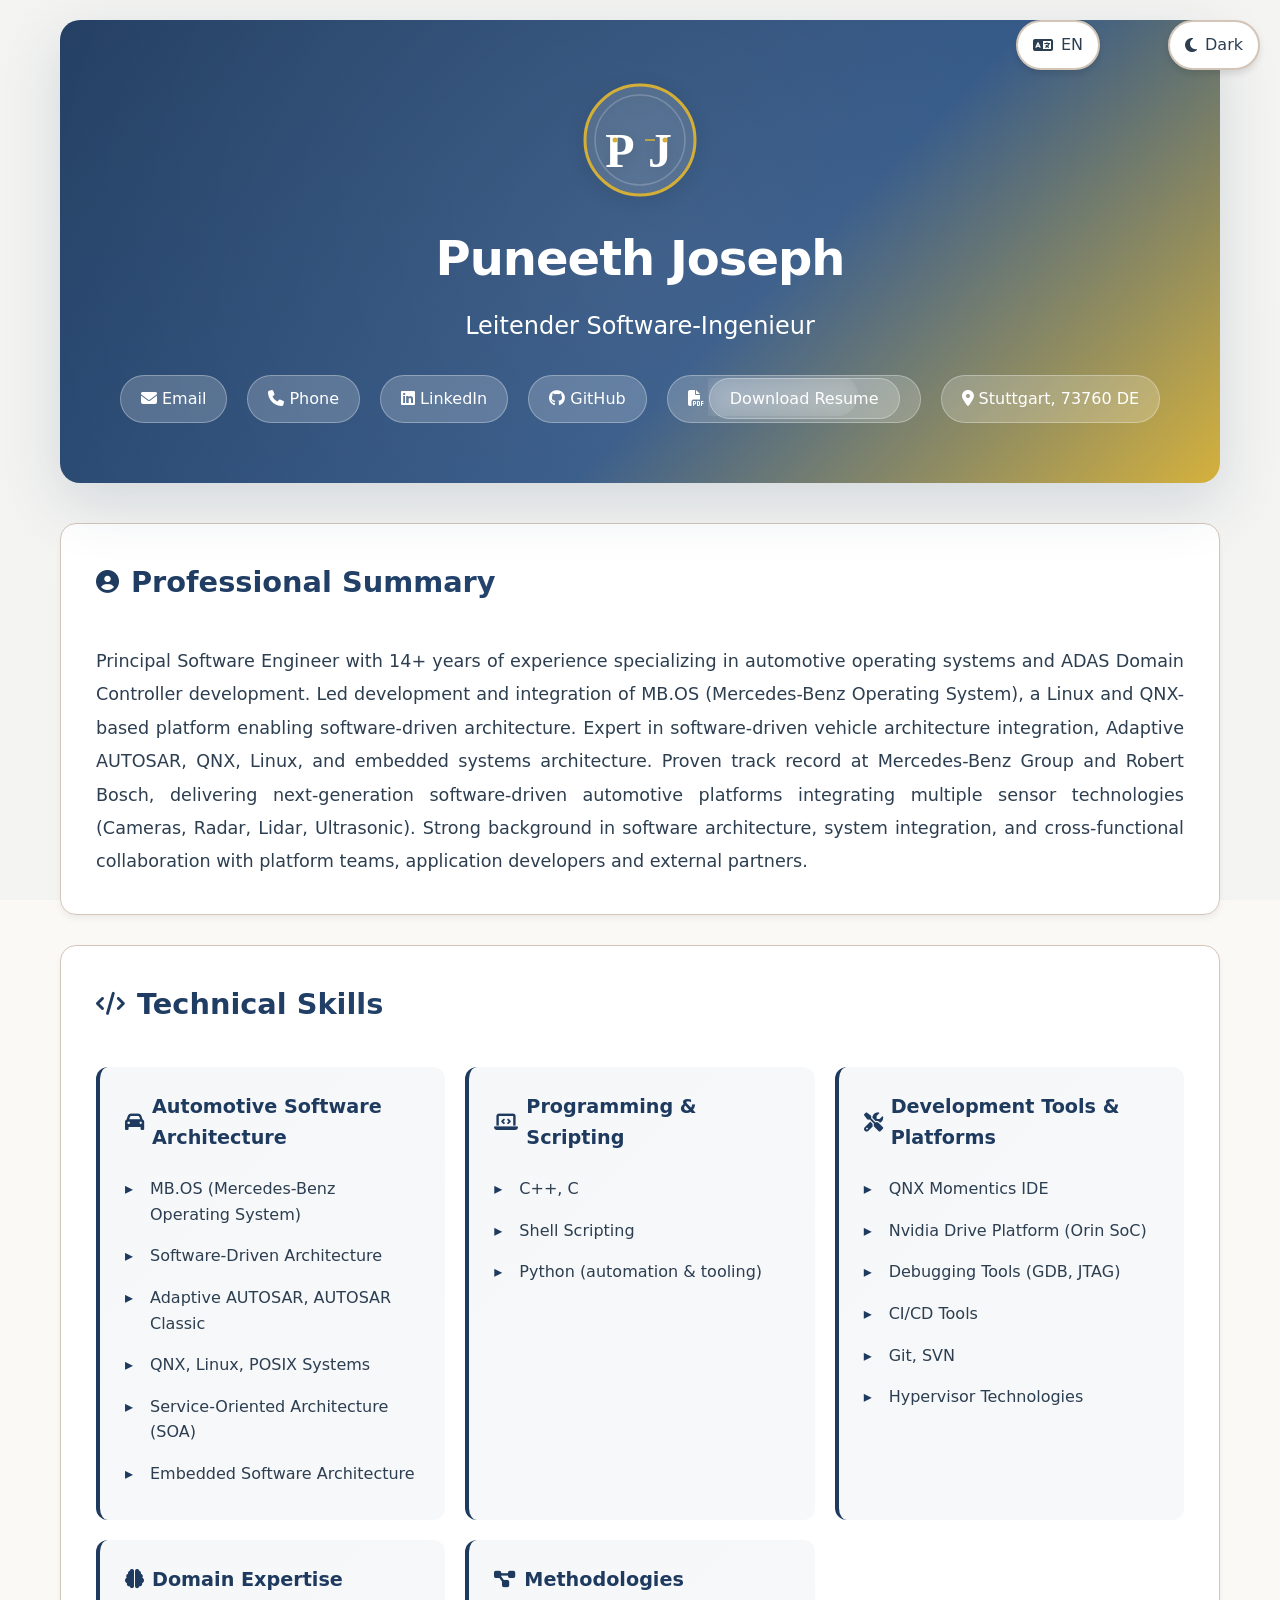
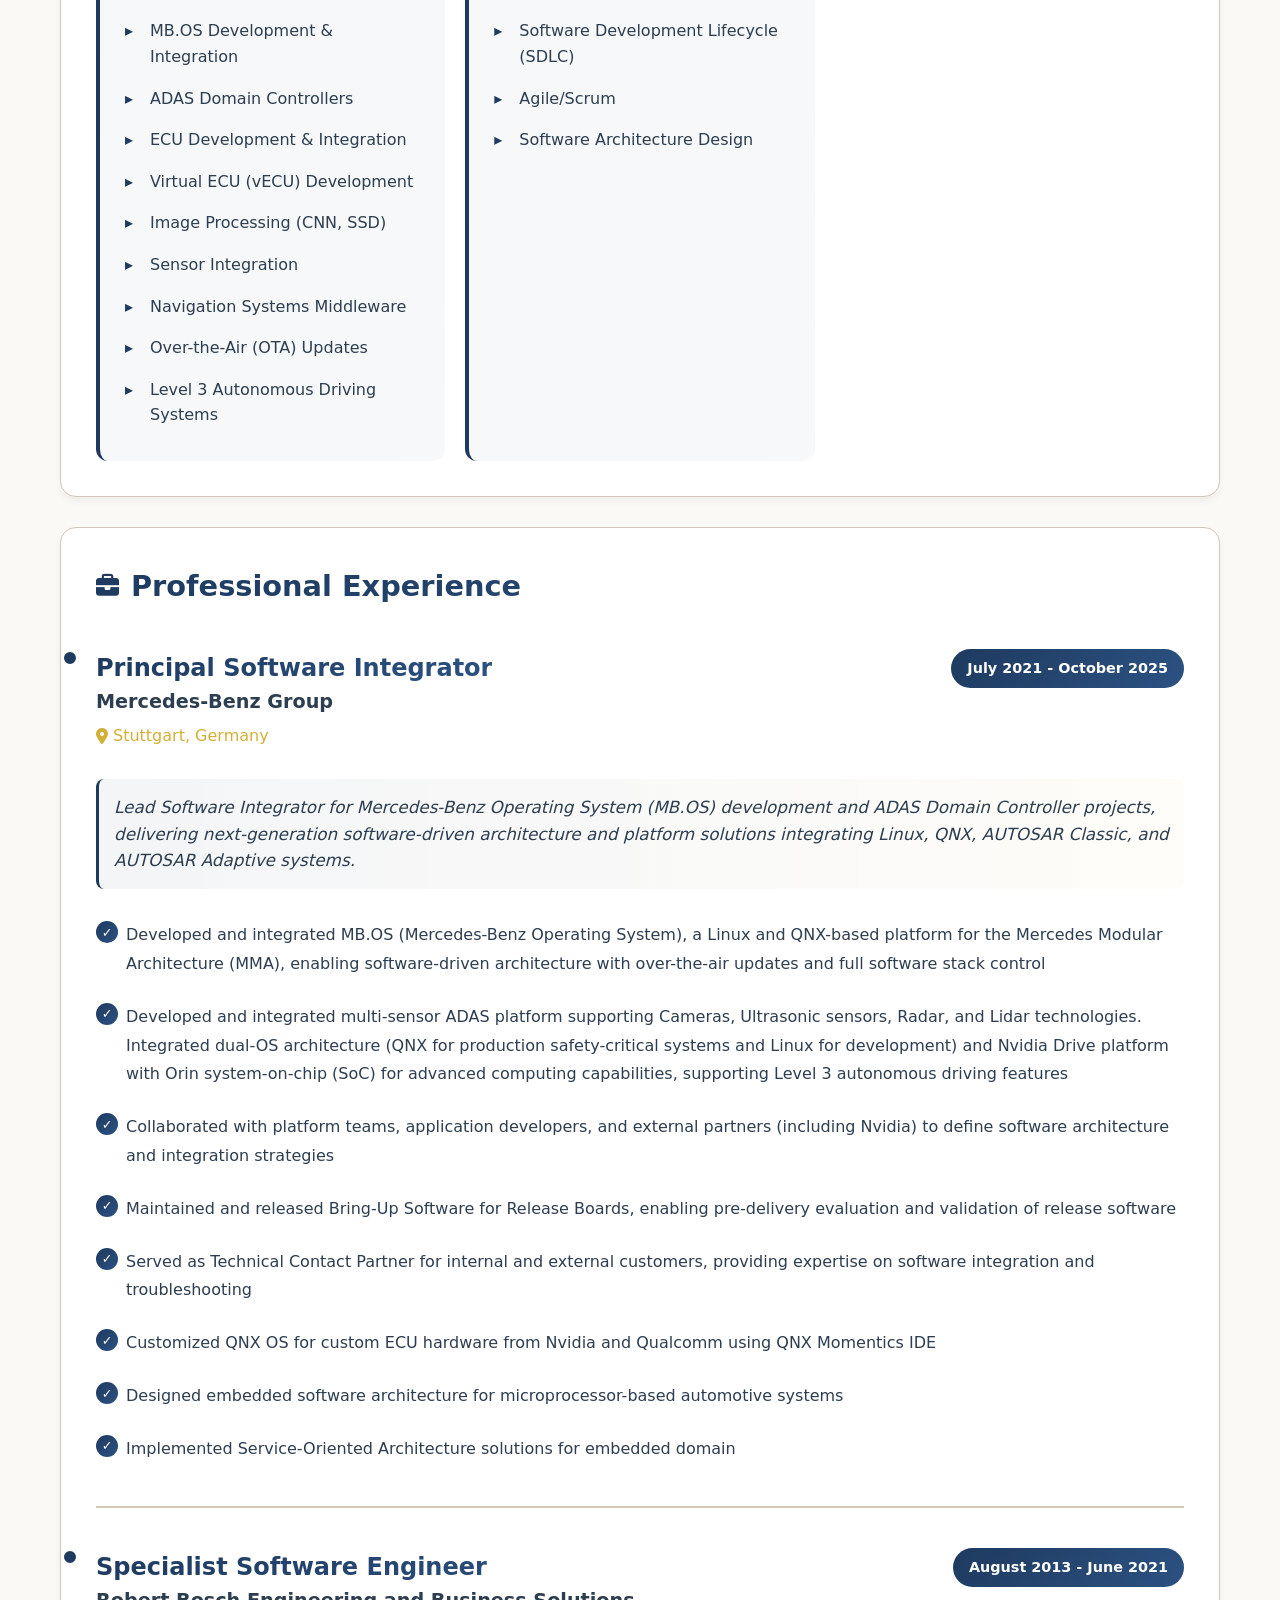
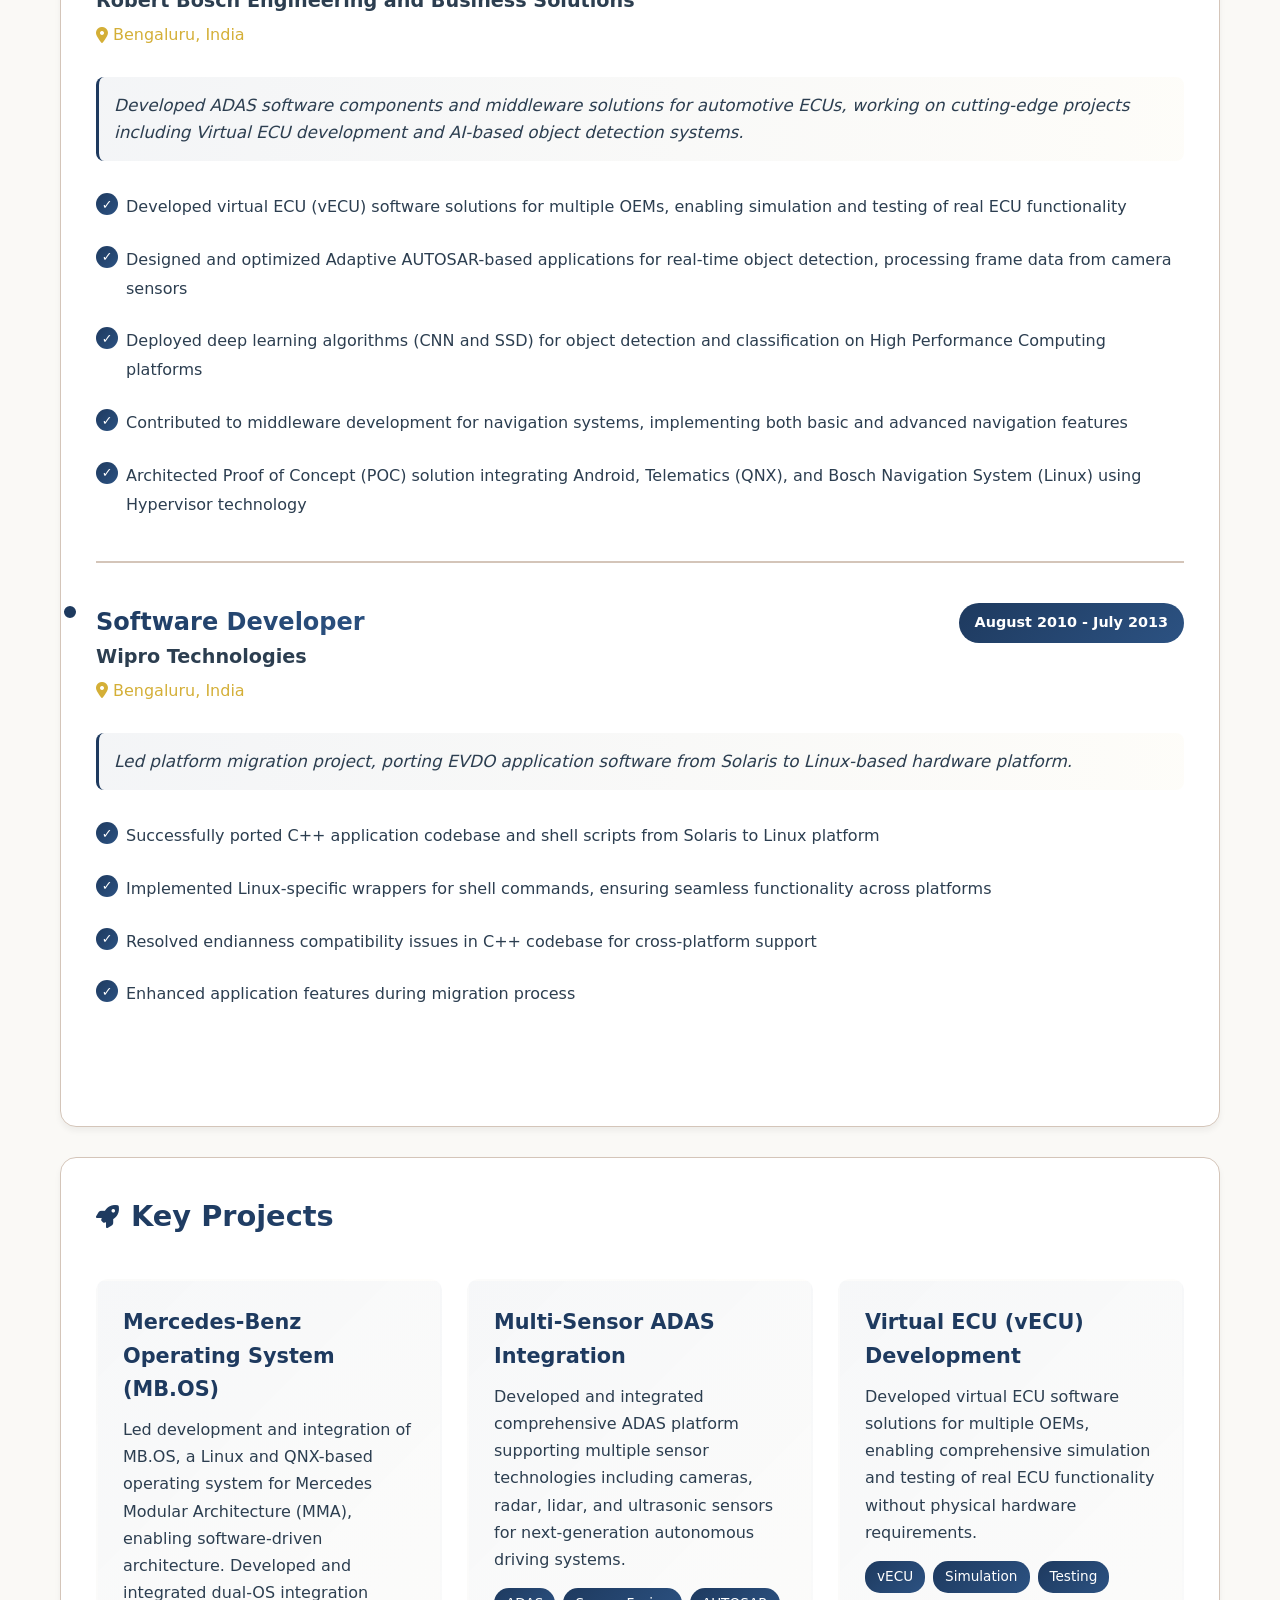
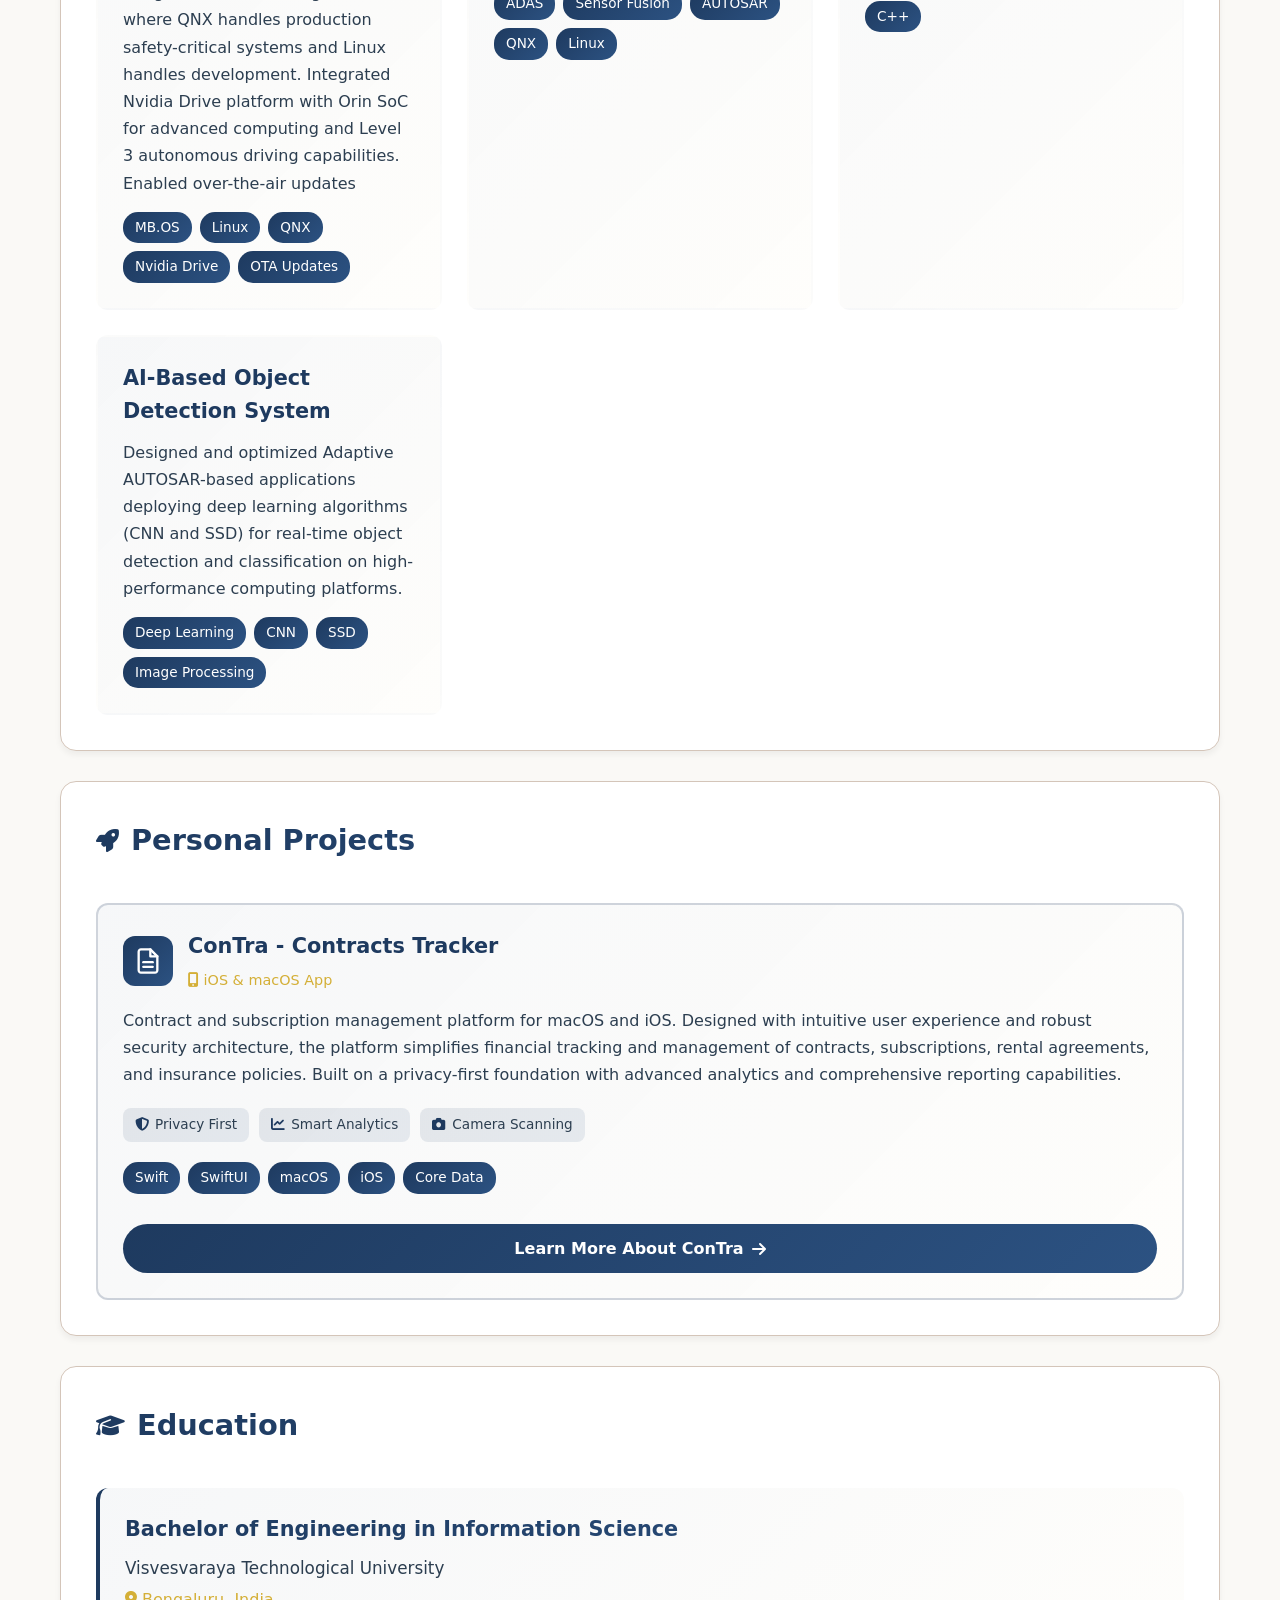
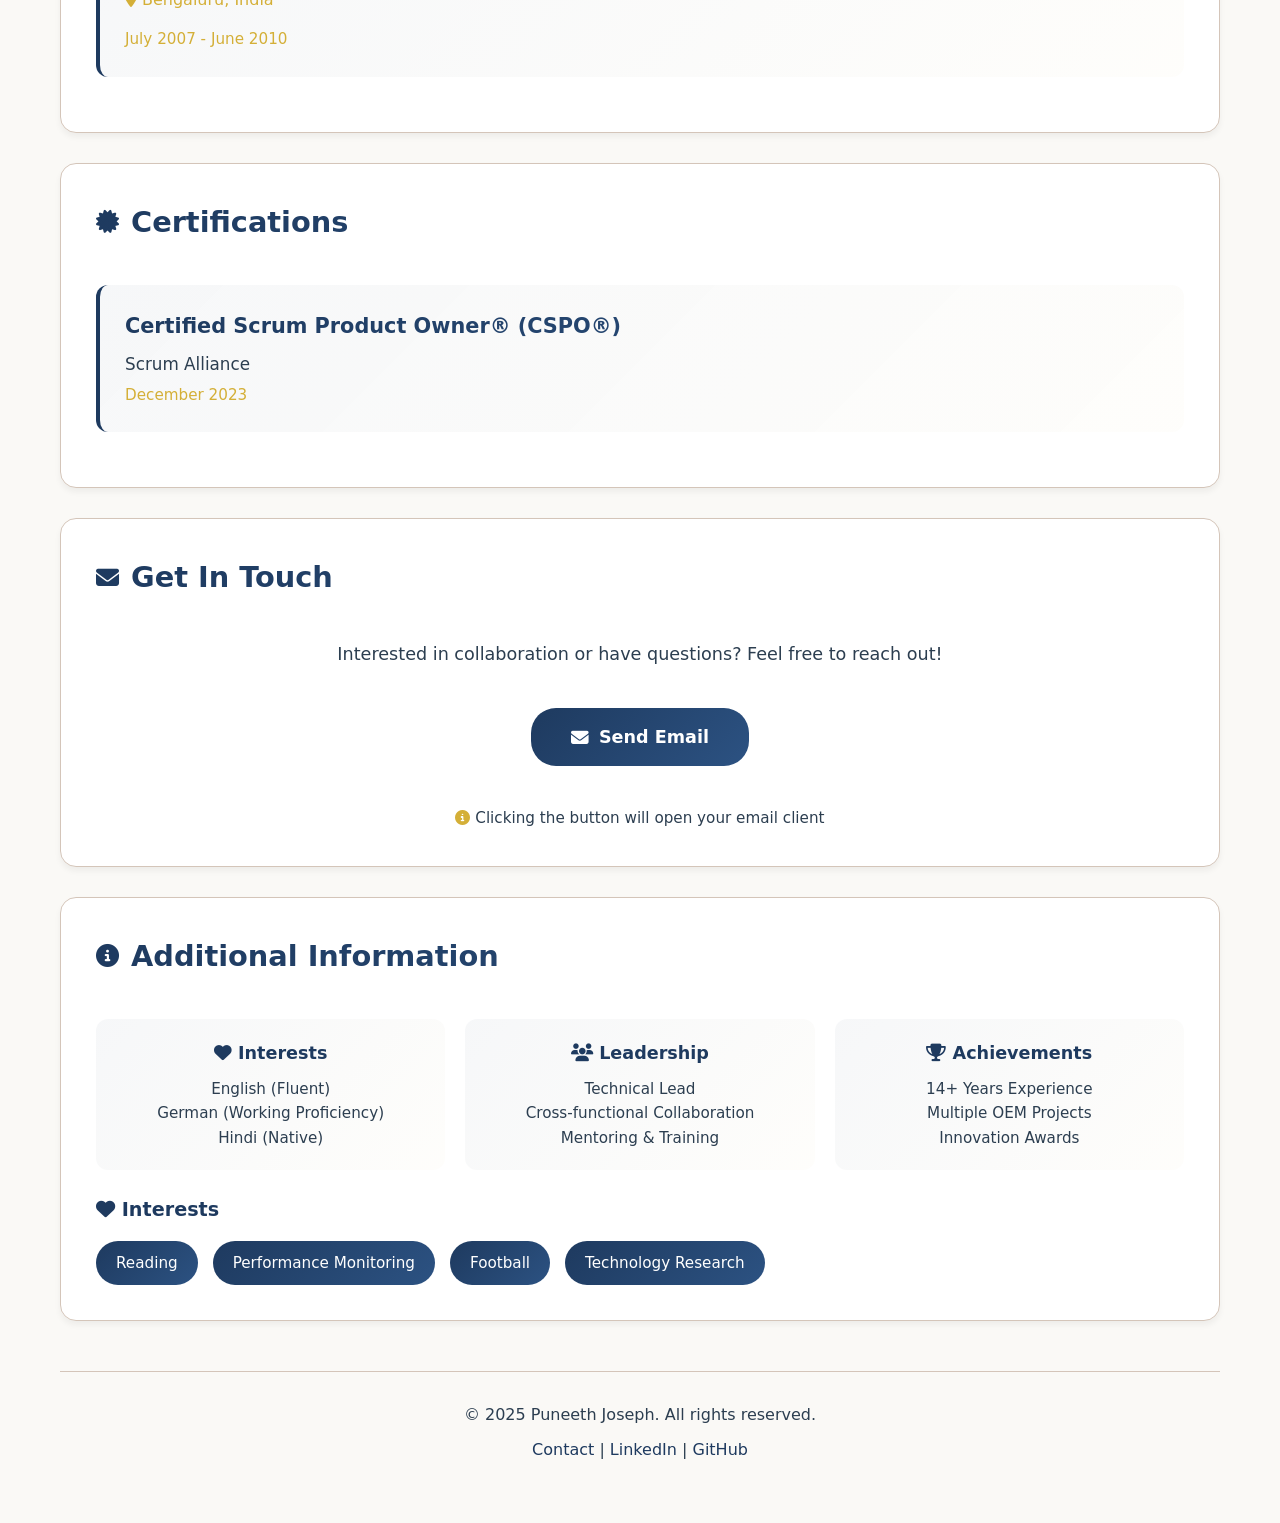
==== index.html @ c5d93a3b "Initial commit: Bilingual portfolio website (English/Deutsch) with resume downloads" ====
<!DOCTYPE html>
<html lang="en">
<head>
    <meta charset="UTF-8">
    <meta name="viewport" content="width=device-width, initial-scale=1.0">
    
    <!-- Primary Meta Tags -->
    <title>Puneeth Joseph - Principal Software Integrator | ADAS & Automotive Software Expert</title>
    <meta name="title" content="Puneeth Joseph - Principal Software Integrator | ADAS & Automotive Software Expert">
    <meta name="description" content="Principal Software Engineer with 14+ years of experience. Led MB.OS (Mercedes-Benz Operating System) development and software-driven architecture integration. Expert in ADAS Domain Controllers, Adaptive AUTOSAR, QNX, Linux, and automotive software integration. Formerly at Mercedes-Benz Group.">
    <meta name="keywords" content="Puneeth Joseph, Software Engineer, ADAS, AUTOSAR, QNX, Embedded Systems, Automotive Software, Mercedes-Benz, Principal Software Integrator">
    <meta name="author" content="Puneeth Joseph">
    <meta name="robots" content="index, follow">
    <link rel="canonical" href="https://puneethjoseph.in">
    
    <!-- Open Graph / Facebook -->
    <meta property="og:type" content="website">
    <meta property="og:url" content="https://puneethjoseph.in">
    <meta property="og:title" content="Puneeth Joseph - Principal Software Integrator">
    <meta property="og:description" content="Principal Software Engineer. Led MB.OS (Mercedes-Benz Operating System) development and software-driven architecture integration. Expert in ADAS Domain Controllers, Adaptive AUTOSAR, QNX, Linux, and embedded systems.">
    <meta property="og:image" content="https://puneethjoseph.in/og-image.jpg">
    
    <!-- Twitter -->
    <meta property="twitter:card" content="summary_large_image">
    <meta property="twitter:url" content="https://puneethjoseph.in">
    <meta property="twitter:title" content="Puneeth Joseph - Principal Software Integrator">
    <meta property="twitter:description" content="Principal Software Engineer specializing in ADAS Domain Controller development and automotive software integration.">
    <meta property="twitter:image" content="https://puneethjoseph.in/og-image.jpg">
    
    <!-- Favicon -->
    <link rel="icon" type="image/svg+xml" href="/assets/images/logo-favicon.svg">
    <link rel="icon" type="image/x-icon" href="/favicon.ico">
    <link rel="apple-touch-icon" sizes="180x180" href="/apple-touch-icon.png">
    
    <!-- Structured Data (JSON-LD) for SEO -->
    <script type="application/ld+json">
    {
      "@context": "https://schema.org",
      "@type": "Person",
      "name": "Puneeth Joseph",
      "jobTitle": "Principal Software Engineer",
      "alumniOf": {
        "@type": "Organization",
        "name": "Mercedes-Benz Group"
      },
      "address": {
        "@type": "PostalAddress",
        "addressLocality": "Stuttgart",
        "postalCode": "73760",
        "addressCountry": "DE"
      },
      "sameAs": [
        "https://www.linkedin.com/in/puneethjoseph"
      ],
      "knowsAbout": [
        "MB.OS (Mercedes-Benz Operating System)",
        "Adaptive AUTOSAR",
        "QNX",
        "Linux",
        "ADAS Domain Controllers",
        "Embedded Systems",
        "Automotive Software",
      ]
    }
    </script>
    
    <link rel="stylesheet" href="https://cdnjs.cloudflare.com/ajax/libs/font-awesome/6.4.0/css/all.min.css">
    <style>
        :root {
            /* Classical Professional Color Palette */
            --primary-color: #1e3a5f;        /* Deep Navy Blue - Classic & Professional */
            --secondary-color: #2c5282;      /* Medium Navy - Sophisticated */
            --accent-color: #d4af37;        /* Rich Gold - Elegant & Interesting */
            --accent-secondary: #b8860b;   /* Darker Gold - Depth */
            --bg-light: #faf9f6;           /* Warm Ivory - Classical */
            --bg-dark: #1a1a1a;            /* Deep Charcoal - Modern Dark */
            --text-light: #2c3e50;         /* Charcoal Gray - Readable */
            --text-dark: #e8e6e1;          /* Warm Off-White - Easy on Eyes */
            --card-light: #ffffff;          /* Pure White - Clean */
            --card-dark: #2d2d2d;           /* Dark Gray - Sophisticated */
            --border-light: #d4c5b9;        /* Warm Beige - Subtle */
            --border-dark: #404040;         /* Dark Gray Border */
            --shadow-color: rgba(30, 58, 95, 0.15);  /* Navy Shadow */
            --shadow-dark: rgba(0, 0, 0, 0.3);
        }

        * {
            margin: 0;
            padding: 0;
            box-sizing: border-box;
        }

        body {
            font-family: 'Inter', 'Segoe UI', system-ui, -apple-system, sans-serif;
            line-height: 1.6;
            color: var(--text-light);
            background: var(--bg-light);
            transition: background 0.3s ease, color 0.3s ease;
            overflow-x: hidden;
        }

        body.dark-mode {
            background: var(--bg-dark);
            color: var(--text-dark);
        }

        /* Animated Background */
        .bg-animation {
            position: fixed;
            top: 0;
            left: 0;
            width: 100%;
            height: 100%;
            z-index: -1;
            opacity: 0.03;
            background: linear-gradient(45deg, var(--primary-color), var(--secondary-color), var(--accent-color));
            background-size: 400% 400%;
            animation: gradientShift 20s ease infinite;
        }

        @keyframes gradientShift {
            0%, 100% { background-position: 0% 50%; }
            50% { background-position: 100% 50%; }
        }

        /* Theme Toggle */
        .theme-toggle, .language-toggle {
            position: fixed;
            top: 20px;
            z-index: 1000;
            background: var(--card-light);
            border: 2px solid var(--border-light);
            border-radius: 50px;
            padding: 10px 15px;
            cursor: pointer;
            display: flex;
            align-items: center;
            gap: 8px;
            box-shadow: 0 4px 6px rgba(0, 0, 0, 0.1);
            transition: all 0.3s ease;
        }

        .theme-toggle {
            right: 20px;
        }

        .language-toggle {
            right: 180px;
        }

        body.dark-mode .theme-toggle, body.dark-mode .language-toggle {
            background: var(--card-dark);
            border-color: var(--border-dark);
        }

        .theme-toggle:hover, .language-toggle:hover {
            transform: scale(1.05);
            box-shadow: 0 6px 12px rgba(0, 0, 0, 0.15);
        }

        @media (max-width: 768px) {
            .theme-toggle {
                right: 10px;
                top: 10px;
            }
            .language-toggle {
                right: 10px;
                top: 70px;
            }
        }

        .container {
            max-width: 1200px;
            margin: 0 auto;
            padding: 20px;
        }

        /* Header */
        .header {
            background: linear-gradient(135deg, var(--primary-color) 0%, var(--secondary-color) 60%, var(--accent-color) 100%);
            color: white;
            padding: 60px 40px;
            text-align: center;
            border-radius: 20px;
            margin-bottom: 40px;
            box-shadow: 0 20px 60px var(--shadow-color);
            position: relative;
            overflow: hidden;
        }

        .header::before {
            content: '';
            position: absolute;
            top: -50%;
            right: -50%;
            width: 200%;
            height: 200%;
            background: radial-gradient(circle, rgba(255,255,255,0.1) 0%, transparent 70%);
            animation: rotate 20s linear infinite;
        }

        @keyframes rotate {
            from { transform: rotate(0deg); }
            to { transform: rotate(360deg); }
        }

        .header-content {
            position: relative;
            z-index: 1;
        }

        /* Logo Styles */
        .logo-container {
            margin-bottom: 20px;
            animation: fadeInUp 0.8s ease;
        }

        .logo {
            width: 120px;
            height: 120px;
            margin: 0 auto;
            display: block;
            filter: drop-shadow(0 4px 8px rgba(0, 0, 0, 0.2));
            transition: transform 0.3s ease;
        }

        .logo:hover {
            transform: scale(1.05) rotate(5deg);
        }

        .logo-circle {
            fill: rgba(255, 255, 255, 0.15);
            stroke: var(--accent-color);
            stroke-width: 3;
        }

        .logo-text {
            fill: white;
            font-family: 'Georgia', 'Times New Roman', serif;
            font-weight: bold;
            font-size: 48px;
            text-anchor: middle;
            dominant-baseline: central;
        }

        .logo-monogram {
            fill: white;
            stroke: var(--accent-color);
            stroke-width: 2;
            stroke-linejoin: round;
            stroke-linecap: round;
        }

        .logo-accent {
            fill: var(--accent-color);
        }

        @media (max-width: 768px) {
            .logo {
                width: 90px;
                height: 90px;
            }
            .logo-text {
                font-size: 36px;
            }
        }

        .header h1 {
            font-size: 3em;
            margin-bottom: 10px;
            font-weight: 700;
            letter-spacing: -1px;
            animation: fadeInUp 0.8s ease 0.1s both;
        }

        .header h2 {
            font-size: 1.5em;
            font-weight: 300;
            opacity: 0.95;
            margin-bottom: 30px;
            animation: fadeInUp 0.8s ease 0.2s both;
        }

        .contact-info {
            display: flex;
            justify-content: center;
            flex-wrap: wrap;
            gap: 20px;
            font-size: 1em;
            animation: fadeInUp 0.8s ease 0.4s both;
        }

        .contact-info a, .contact-info span {
            padding: 10px 20px;
            background: rgba(255, 255, 255, 0.2);
            backdrop-filter: blur(10px);
            border-radius: 25px;
            text-decoration: none;
            color: white;
            transition: all 0.3s ease;
            border: 1px solid rgba(255, 255, 255, 0.3);
        }

        .contact-info a:hover {
            background: rgba(255, 255, 255, 0.3);
            transform: translateY(-2px);
        }

        @keyframes fadeInUp {
            from {
                opacity: 0;
                transform: translateY(30px);
            }
            to {
                opacity: 1;
                transform: translateY(0);
            }
        }

        /* Content Sections */
        .content {
            display: grid;
            grid-template-columns: 1fr;
            gap: 30px;
        }

        .section {
            background: var(--card-light);
            padding: 35px;
            border-radius: 16px;
            box-shadow: 0 4px 6px rgba(0, 0, 0, 0.05);
            border: 1px solid var(--border-light);
            transition: all 0.3s ease;
            animation: fadeIn 0.6s ease;
        }

        body.dark-mode .section {
            background: var(--card-dark);
            border-color: var(--border-dark);
            box-shadow: 0 4px 6px rgba(0, 0, 0, 0.3);
        }

        .section:hover {
            transform: translateY(-5px);
            box-shadow: 0 12px 24px var(--shadow-color);
        }

        body.dark-mode .section:hover {
            box-shadow: 0 12px 24px var(--shadow-dark);
        }

        @keyframes fadeIn {
            from { opacity: 0; }
            to { opacity: 1; }
        }

        .section-title {
            font-size: 1.8em;
            background: linear-gradient(135deg, var(--primary-color), var(--secondary-color));
            -webkit-background-clip: text;
            -webkit-text-fill-color: transparent;
            background-clip: text;
            padding-bottom: 15px;
            margin-bottom: 25px;
            font-weight: 700;
            display: flex;
            align-items: center;
            gap: 12px;
        }

        .section-title i {
            font-size: 0.8em;
        }

        .summary {
            font-size: 1.1em;
            line-height: 1.9;
            color: var(--text-light);
            text-align: justify;
        }

        body.dark-mode .summary {
            color: var(--text-dark);
        }

        /* Skills Grid */
        .skills-grid {
            display: grid;
            grid-template-columns: repeat(auto-fit, minmax(280px, 1fr));
            gap: 20px;
            margin-top: 20px;
        }

        .skill-category {
            background: linear-gradient(135deg, rgba(30, 58, 95, 0.04), rgba(44, 82, 130, 0.04));
            padding: 25px;
            border-radius: 12px;
            border-left: 4px solid var(--primary-color);
            transition: all 0.3s ease;
        }

        body.dark-mode .skill-category {
            background: linear-gradient(135deg, rgba(30, 58, 95, 0.15), rgba(44, 82, 130, 0.15));
        }

        .skill-category:hover {
            transform: translateX(5px);
            box-shadow: 0 8px 16px var(--shadow-color);
            border-left-color: var(--accent-color);
        }

        .skill-category h3 {
            color: var(--primary-color);
            font-size: 1.2em;
            margin-bottom: 15px;
            font-weight: 600;
            display: flex;
            align-items: center;
            gap: 8px;
        }

        .skill-category ul {
            list-style: none;
            padding-left: 0;
        }

        .skill-category li {
            padding: 8px 0;
            color: var(--text-light);
            position: relative;
            padding-left: 25px;
            transition: all 0.2s ease;
        }

        body.dark-mode .skill-category li {
            color: var(--text-dark);
        }

        .skill-category li:hover {
            padding-left: 30px;
        }

        .skill-category li:before {
            content: "▸";
            position: absolute;
            left: 0;
            color: var(--primary-color);
            font-weight: bold;
            transition: all 0.2s ease;
        }

        .skill-category li:hover:before {
            transform: scale(1.3);
        }

        /* Experience Items */
        .experience-item {
            margin-bottom: 40px;
            padding-bottom: 30px;
            border-bottom: 2px solid var(--border-light);
            position: relative;
        }

        body.dark-mode .experience-item {
            border-bottom-color: var(--border-dark);
        }

        .experience-item:last-child {
            border-bottom: none;
        }

        .experience-item::before {
            content: '';
            position: absolute;
            left: -35px;
            top: 0;
            width: 12px;
            height: 12px;
            background: var(--primary-color);
            border-radius: 50%;
            border: 3px solid var(--card-light);
        }

        body.dark-mode .experience-item::before {
            border-color: var(--card-dark);
        }

        .job-header {
            display: flex;
            justify-content: space-between;
            align-items: flex-start;
            margin-bottom: 15px;
            flex-wrap: wrap;
            gap: 15px;
        }

        .job-title {
            font-size: 1.5em;
            background: linear-gradient(135deg, var(--primary-color), var(--secondary-color));
            -webkit-background-clip: text;
            -webkit-text-fill-color: transparent;
            background-clip: text;
            font-weight: 700;
        }

        .job-date {
            background: linear-gradient(135deg, var(--primary-color), var(--secondary-color));
            color: white;
            padding: 8px 16px;
            border-radius: 20px;
            font-weight: 600;
            font-size: 0.9em;
            white-space: nowrap;
        }

        .company {
            color: var(--text-light);
            font-size: 1.2em;
            margin-bottom: 5px;
            font-weight: 600;
        }

        body.dark-mode .company {
            color: var(--text-dark);
        }

        .location {
            color: var(--accent-color);
            font-size: 1em;
            margin-bottom: 15px;
            display: flex;
            align-items: center;
            gap: 5px;
        }

        .job-description {
            color: var(--text-light);
            margin-bottom: 20px;
            font-style: italic;
            font-size: 1.05em;
            padding: 15px;
            background: linear-gradient(90deg, rgba(30, 58, 95, 0.05), rgba(212, 175, 55, 0.03));
            border-radius: 8px;
            border-left: 3px solid var(--primary-color);
        }

        body.dark-mode .job-description {
            color: var(--text-dark);
            background: linear-gradient(90deg, rgba(30, 58, 95, 0.2), rgba(212, 175, 55, 0.1));
        }

        .job-achievements {
            list-style: none;
            padding-left: 0;
        }

        .job-achievements li {
            padding: 12px 0;
            padding-left: 30px;
            position: relative;
            color: var(--text-light);
            line-height: 1.8;
            transition: all 0.2s ease;
        }

        body.dark-mode .job-achievements li {
            color: var(--text-dark);
        }

        .job-achievements li:hover {
            padding-left: 35px;
        }

        .job-achievements li:before {
            content: "✓";
            position: absolute;
            left: 0;
            background: linear-gradient(135deg, var(--primary-color), var(--secondary-color));
            color: white;
            width: 22px;
            height: 22px;
            border-radius: 50%;
            display: flex;
            align-items: center;
            justify-content: center;
            font-size: 0.8em;
            font-weight: bold;
        }

        /* Projects Section */
        .projects-grid {
            display: grid;
            grid-template-columns: repeat(auto-fit, minmax(300px, 1fr));
            gap: 25px;
            margin-top: 20px;
        }

        .project-card {
            background: linear-gradient(135deg, rgba(30, 58, 95, 0.04), rgba(212, 175, 55, 0.02));
            padding: 25px;
            border-radius: 12px;
            border: 2px solid transparent;
            transition: all 0.3s ease;
            position: relative;
            overflow: hidden;
        }

        body.dark-mode .project-card {
            background: linear-gradient(135deg, rgba(30, 58, 95, 0.15), rgba(212, 175, 55, 0.08));
        }

        .project-card::before {
            content: '';
            position: absolute;
            top: 0;
            left: 0;
            width: 100%;
            height: 4px;
            background: linear-gradient(90deg, var(--primary-color), var(--accent-color));
            transform: scaleX(0);
            transition: transform 0.3s ease;
        }

        .project-card:hover {
            transform: translateY(-5px);
            border-color: var(--accent-color);
            box-shadow: 0 12px 24px var(--shadow-color);
        }

        .project-card:hover::before {
            transform: scaleX(1);
        }

        .contra-teaser-card {
            border: 2px solid rgba(30, 58, 95, 0.2);
        }

        .contra-teaser-card:hover {
            border-color: var(--accent-color);
            box-shadow: 0 12px 24px var(--shadow-color);
        }

        body.dark-mode .contra-teaser-card {
            border-color: rgba(212, 175, 55, 0.3);
        }

        .project-title {
            font-size: 1.3em;
            color: var(--primary-color);
            font-weight: 700;
            margin-bottom: 10px;
        }

        .project-description {
            color: var(--text-light);
            line-height: 1.7;
            margin-bottom: 15px;
        }

        body.dark-mode .project-description {
            color: var(--text-dark);
        }

        .project-tech {
            display: flex;
            flex-wrap: wrap;
            gap: 8px;
            margin-top: 15px;
        }

        .tech-tag {
            background: linear-gradient(135deg, var(--primary-color), var(--secondary-color));
            color: white;
            padding: 5px 12px;
            border-radius: 15px;
            font-size: 0.85em;
            font-weight: 500;
            transition: all 0.3s ease;
        }

        .tech-tag:hover {
            background: linear-gradient(135deg, var(--accent-secondary), var(--accent-color));
            transform: translateY(-2px);
        }

        /* Contact Form */
        .contact-form {
            margin-top: 25px;
        }

        .form-group {
            margin-bottom: 20px;
        }

        .form-group label {
            display: block;
            margin-bottom: 8px;
            color: var(--primary-color);
            font-weight: 600;
            font-size: 0.95em;
        }

        .form-group input,
        .form-group textarea {
            width: 100%;
            padding: 12px 15px;
            border: 2px solid var(--border-light);
            border-radius: 8px;
            font-size: 1em;
            font-family: inherit;
            transition: all 0.3s ease;
            background: var(--card-light);
            color: var(--text-light);
        }

        body.dark-mode .form-group input,
        body.dark-mode .form-group textarea {
            background: var(--card-dark);
            border-color: var(--border-dark);
            color: var(--text-dark);
        }

        .form-group input:focus,
        .form-group textarea:focus {
            outline: none;
            border-color: var(--accent-color);
            box-shadow: 0 0 0 3px rgba(212, 175, 55, 0.15);
        }

        .form-group textarea {
            resize: vertical;
            min-height: 120px;
        }

        .submit-btn {
            background: linear-gradient(135deg, var(--primary-color), var(--secondary-color));
            color: white;
            padding: 12px 30px;
            border: none;
            border-radius: 25px;
            font-size: 1em;
            font-weight: 600;
            cursor: pointer;
            transition: all 0.3s ease;
            display: inline-flex;
            align-items: center;
            gap: 8px;
        }

        .submit-btn:hover {
            transform: translateY(-2px);
            box-shadow: 0 8px 16px rgba(212, 175, 55, 0.4);
            background: linear-gradient(135deg, var(--secondary-color), var(--accent-color));
        }

        .submit-btn:active {
            transform: translateY(0);
        }

        .form-message {
            margin-top: 15px;
            padding: 12px;
            border-radius: 8px;
            display: none;
        }

        .form-message.success {
            background: rgba(34, 197, 94, 0.1);
            color: #16a34a;
            border: 1px solid #16a34a;
        }

        .form-message.error {
            background: rgba(239, 68, 68, 0.1);
            color: #dc2626;
            border: 1px solid #dc2626;
        }

        /* Education & Certifications */
        .education-item, .certification-item {
            padding: 25px;
            background: linear-gradient(135deg, rgba(30, 58, 95, 0.04), rgba(212, 175, 55, 0.02));
            border-radius: 12px;
            margin-bottom: 20px;
            border-left: 4px solid var(--primary-color);
            transition: all 0.3s ease;
        }

        body.dark-mode .education-item, body.dark-mode .certification-item {
            background: linear-gradient(135deg, rgba(30, 58, 95, 0.15), rgba(212, 175, 55, 0.08));
        }

        .education-item:hover, .certification-item:hover {
            transform: translateX(5px);
            box-shadow: 0 8px 16px var(--shadow-color);
            border-left-color: var(--accent-color);
        }

        .education-degree, .certification-name {
            font-size: 1.3em;
            background: linear-gradient(135deg, var(--primary-color), var(--secondary-color));
            -webkit-background-clip: text;
            -webkit-text-fill-color: transparent;
            background-clip: text;
            font-weight: 700;
            margin-bottom: 8px;
        }

        .education-school, .certification-org {
            color: var(--text-light);
            margin-bottom: 5px;
            font-size: 1.05em;
        }

        body.dark-mode .education-school, body.dark-mode .certification-org {
            color: var(--text-dark);
        }

        .education-date, .certification-date {
            color: var(--accent-color);
            font-size: 0.95em;
            font-weight: 500;
        }

        /* Additional Info */
        .info-grid {
            display: grid;
            grid-template-columns: repeat(auto-fit, minmax(200px, 1fr));
            gap: 20px;
            margin-top: 20px;
        }

        .info-card {
            background: linear-gradient(135deg, rgba(30, 58, 95, 0.04), rgba(212, 175, 55, 0.02));
            padding: 20px;
            border-radius: 12px;
            text-align: center;
            transition: all 0.3s ease;
        }

        body.dark-mode .info-card {
            background: linear-gradient(135deg, rgba(30, 58, 95, 0.15), rgba(212, 175, 55, 0.08));
        }

        .info-card:hover {
            transform: translateY(-5px);
            box-shadow: 0 8px 16px var(--shadow-color);
        }

        .info-card h4 {
            color: var(--primary-color);
            margin-bottom: 10px;
            font-size: 1.1em;
        }

        .info-card p {
            color: var(--text-light);
            font-size: 0.95em;
        }

        body.dark-mode .info-card p {
            color: var(--text-dark);
        }

        .interests {
            display: flex;
            flex-wrap: wrap;
            gap: 15px;
            margin-top: 15px;
        }

        .interest-tag {
            background: linear-gradient(135deg, var(--primary-color), var(--secondary-color));
            color: white;
            padding: 10px 20px;
            border-radius: 25px;
            font-size: 0.95em;
            font-weight: 500;
            transition: all 0.3s ease;
            cursor: default;
        }

        .interest-tag:hover {
            transform: scale(1.05);
            box-shadow: 0 4px 12px rgba(212, 175, 55, 0.4);
        }

        /* Footer */
        .footer {
            text-align: center;
            padding: 30px;
            margin-top: 50px;
            color: var(--text-light);
            border-top: 1px solid var(--border-light);
        }

        body.dark-mode .footer {
            border-top-color: var(--border-dark);
            color: var(--text-dark);
        }

        .footer p {
            margin-bottom: 10px;
        }

        .footer a {
            color: var(--primary-color);
            text-decoration: none;
            transition: all 0.3s ease;
        }

        .footer a:hover {
            text-decoration: underline;
        }

        /* Responsive */
        @media (max-width: 768px) {
            .header h1 {
                font-size: 2em;
            }
            .header {
                padding: 40px 20px;
            }
            .section {
                padding: 25px;
            }
            .job-header {
                flex-direction: column;
            }
            .skills-grid, .projects-grid {
                grid-template-columns: 1fr;
            }
            .theme-toggle, .language-toggle {
                padding: 8px 12px;
            }
        }

        @media print {
            body {
                background: white;
            }
            .theme-toggle, .contact-form {
                display: none;
            }
            .section {
                box-shadow: none;
                page-break-inside: avoid;
            }
        }
    </style>
    
    <!-- Google Analytics (Replace with your tracking ID) -->
    <!-- <script async src="https://www.googletagmanager.com/gtag/js?id=GA_MEASUREMENT_ID"></script>
    <script>
        window.dataLayer = window.dataLayer || [];
        function gtag(){dataLayer.push(arguments);}
        gtag('js', new Date());
        gtag('config', 'GA_MEASUREMENT_ID');
    </script> -->
</head>
<body>
    <div class="bg-animation"></div>
    
    <div class="language-toggle" onclick="toggleLanguage()">
        <i class="fas fa-language" id="language-icon"></i>
        <span id="language-text">EN</span>
    </div>
    
    <div class="theme-toggle" onclick="toggleTheme()">
        <i class="fas fa-moon" id="theme-icon"></i>
        <span id="theme-text">Dark</span>
    </div>

    <div class="container">
        <div class="header">
            <div class="header-content">
                <div class="logo-container">
                    <svg class="logo" viewBox="0 0 120 120" xmlns="http://www.w3.org/2000/svg">
                        <!-- Outer Circle -->
                        <circle cx="60" cy="60" r="55" class="logo-circle"/>
                        <!-- Inner Decorative Circle -->
                        <circle cx="60" cy="60" r="45" fill="none" stroke="rgba(255,255,255,0.2)" stroke-width="1.5"/>
                        
                        <!-- Monogram P & J -->
                        <!-- Letter P -->
                        <text x="40" y="70" class="logo-text" font-size="56" font-weight="bold">P</text>
                        <!-- Letter J -->
                        <text x="80" y="70" class="logo-text" font-size="56" font-weight="bold">J</text>
                        
                        <!-- Decorative gold line connecting initials -->
                        <line x1="65" y1="60" x2="75" y2="60" stroke="var(--accent-color)" stroke-width="2" opacity="0.8"/>
                        
                        <!-- Gold accent dots -->
                        <circle cx="35" cy="60" r="2.5" fill="var(--accent-color)"/>
                        <circle cx="85" cy="60" r="2.5" fill="var(--accent-color)"/>
                    </svg>
                </div>
                <h1>Puneeth Joseph</h1>
                <h2>Principal Software Engineer</h2>
                <div class="contact-info">
                    <a href="mailto:puneeth.joseph@yahoo.com"><i class="fas fa-envelope"></i> Email</a>
                    <a href="tel:+4915112421175"><i class="fas fa-phone"></i> Phone</a>
                    <a href="https://www.linkedin.com/in/puneethjoseph" target="_blank" rel="noopener noreferrer"><i class="fab fa-linkedin"></i> LinkedIn</a>
                    <a href="https://github.com/puneethjoseph" target="_blank" rel="noopener noreferrer"><i class="fab fa-github"></i> GitHub</a>
                    <a href="" id="resume-download" download><i class="fas fa-file-pdf"></i> <span id="resume-download-text">Download Resume</span></a>
                    <span><i class="fas fa-map-marker-alt"></i> Stuttgart, 73760 DE</span>
                </div>
            </div>
        </div>

        <div class="content">
            <section class="section">
                <h2 class="section-title">
                    <i class="fas fa-user-circle"></i>
                    Professional Summary
                </h2>
                <p class="summary">
                    Principal Software Engineer with 14+ years of experience specializing in automotive operating systems and ADAS Domain Controller development. Led development and integration of MB.OS (Mercedes-Benz Operating System), a Linux and QNX-based platform enabling software-driven architecture. Expert in software-driven vehicle architecture integration, Adaptive AUTOSAR, QNX, Linux, and embedded systems architecture. Proven track record at Mercedes-Benz Group and Robert Bosch, delivering next-generation software-driven automotive platforms integrating multiple sensor technologies (Cameras, Radar, Lidar, Ultrasonic). Strong background in software architecture, system integration, and cross-functional collaboration with platform teams, application developers and external partners.
                </p>
            </section>

            <section class="section">
                <h2 class="section-title">
                    <i class="fas fa-code"></i>
                    Technical Skills
                </h2>
                <div class="skills-grid">
                    <div class="skill-category">
                        <h3><i class="fas fa-car"></i> Automotive Software Architecture</h3>
                        <ul>
                            <li>MB.OS (Mercedes-Benz Operating System)</li>
                            <li>Software-Driven Architecture</li>
                            <li>Adaptive AUTOSAR, AUTOSAR Classic</li>
                            <li>QNX, Linux, POSIX Systems</li>
                            <li>Service-Oriented Architecture (SOA)</li>
                            <li>Embedded Software Architecture</li>
                        </ul>
                    </div>
                    <div class="skill-category">
                        <h3><i class="fas fa-laptop-code"></i> Programming & Scripting</h3>
                        <ul>
                            <li>C++, C</li>
                            <li>Shell Scripting</li>
                            <li>Python (automation & tooling)</li>
                        </ul>
                    </div>
                    <div class="skill-category">
                        <h3><i class="fas fa-tools"></i> Development Tools & Platforms</h3>
                        <ul>
                            <li>QNX Momentics IDE</li>
                            <li>Nvidia Drive Platform (Orin SoC)</li>
                            <li>Debugging Tools (GDB, JTAG)</li>
                            <li>CI/CD Tools</li>
                            <li>Git, SVN</li>
                            <li>Hypervisor Technologies</li>
                        </ul>
                    </div>
                    <div class="skill-category">
                        <h3><i class="fas fa-brain"></i> Domain Expertise</h3>
                        <ul>
                            <li>MB.OS Development & Integration</li>
                            <li>ADAS Domain Controllers</li>
                            <li>ECU Development & Integration</li>
                            <li>Virtual ECU (vECU) Development</li>
                            <li>Image Processing (CNN, SSD)</li>
                            <li>Sensor Integration</li>
                            <li>Navigation Systems Middleware</li>
                            <li>Over-the-Air (OTA) Updates</li>
                            <li>Level 3 Autonomous Driving Systems</li>
                        </ul>
                    </div>
                    <div class="skill-category">
                        <h3><i class="fas fa-project-diagram"></i> Methodologies</h3>
                        <ul>
                            <li>Software Development Lifecycle (SDLC)</li>
                            <li>Agile/Scrum</li>
                            <li>Software Architecture Design</li>
                        </ul>
                    </div>
                </div>
            </section>

            <section class="section">
                <h2 class="section-title">
                    <i class="fas fa-briefcase"></i>
                    Professional Experience
                </h2>
                
                <div class="experience-item">
                    <div class="job-header">
                        <div>
                            <div class="job-title">Principal Software Integrator</div>
                            <div class="company">Mercedes-Benz Group</div>
                            <div class="location"><i class="fas fa-map-marker-alt"></i> Stuttgart, Germany</div>
                        </div>
                        <div class="job-date">July 2021 - October 2025 </div>
                    </div>
                    <p class="job-description">
                        Lead Software Integrator for Mercedes-Benz Operating System (MB.OS) development and ADAS Domain Controller projects, delivering next-generation software-driven architecture and platform solutions integrating Linux, QNX, AUTOSAR Classic, and AUTOSAR Adaptive systems.
                    </p>
                    <ul class="job-achievements">
                        <li>Developed and integrated MB.OS (Mercedes-Benz Operating System), a Linux and QNX-based platform for the Mercedes Modular Architecture (MMA), enabling software-driven architecture with over-the-air updates and full software stack control</li>
                        <li>Developed and integrated multi-sensor ADAS platform supporting Cameras, Ultrasonic sensors, Radar, and Lidar technologies. Integrated dual-OS architecture (QNX for production safety-critical systems and Linux for development) and Nvidia Drive platform with Orin system-on-chip (SoC) for advanced computing capabilities, supporting Level 3 autonomous driving features</li>
                        <li>Collaborated with platform teams, application developers, and external partners (including Nvidia) to define software architecture and integration strategies</li>
                        <li>Maintained and released Bring-Up Software for Release Boards, enabling pre-delivery evaluation and validation of release software</li>
                        <li>Served as Technical Contact Partner for internal and external customers, providing expertise on software integration and troubleshooting</li>
                        <li>Customized QNX OS for custom ECU hardware from Nvidia and Qualcomm using QNX Momentics IDE</li>
                        <li>Designed embedded software architecture for microprocessor-based automotive systems</li>
                        <li>Implemented Service-Oriented Architecture solutions for embedded domain</li>
                    </ul>
                </div>

                <div class="experience-item">
                    <div class="job-header">
                        <div>
                            <div class="job-title">Specialist Software Engineer</div>
                            <div class="company">Robert Bosch Engineering and Business Solutions</div>
                            <div class="location"><i class="fas fa-map-marker-alt"></i> Bengaluru, India</div>
                        </div>
                        <div class="job-date">August 2013 - June 2021</div>
                    </div>
                    <p class="job-description">
                        Developed ADAS software components and middleware solutions for automotive ECUs, working on cutting-edge projects including Virtual ECU development and AI-based object detection systems.
                    </p>
                    <ul class="job-achievements">
                        <li>Developed virtual ECU (vECU) software solutions for multiple OEMs, enabling simulation and testing of real ECU functionality</li>
                        <li>Designed and optimized Adaptive AUTOSAR-based applications for real-time object detection, processing frame data from camera sensors</li>
                        <li>Deployed deep learning algorithms (CNN and SSD) for object detection and classification on High Performance Computing platforms</li>
                        <li>Contributed to middleware development for navigation systems, implementing both basic and advanced navigation features</li>
                        <li>Architected Proof of Concept (POC) solution integrating Android, Telematics (QNX), and Bosch Navigation System (Linux) using Hypervisor technology</li>
                    </ul>
                </div>

                <div class="experience-item">
                    <div class="job-header">
                        <div>
                            <div class="job-title">Software Developer</div>
                            <div class="company">Wipro Technologies</div>
                            <div class="location"><i class="fas fa-map-marker-alt"></i> Bengaluru, India</div>
                        </div>
                        <div class="job-date">August 2010 - July 2013</div>
                    </div>
                    <p class="job-description">
                        Led platform migration project, porting EVDO application software from Solaris to Linux-based hardware platform.
                    </p>
                    <ul class="job-achievements">
                        <li>Successfully ported C++ application codebase and shell scripts from Solaris to Linux platform</li>
                        <li>Implemented Linux-specific wrappers for shell commands, ensuring seamless functionality across platforms</li>
                        <li>Resolved endianness compatibility issues in C++ codebase for cross-platform support</li>
                        <li>Enhanced application features during migration process</li>
                    </ul>
                </div>
            </section>

            <section class="section">
                <h2 class="section-title">
                    <i class="fas fa-rocket"></i>
                    Key Projects
                </h2>
                <div class="projects-grid">
                    <div class="project-card">
                        <div class="project-title">Mercedes-Benz Operating System (MB.OS)</div>
                        <p class="project-description">
                            Led development and integration of MB.OS, a Linux and QNX-based operating system for Mercedes Modular Architecture (MMA), enabling software-driven architecture. Developed and integrated dual-OS integration where QNX handles production safety-critical systems and Linux handles development. Integrated Nvidia Drive platform with Orin SoC for advanced computing and Level 3 autonomous driving capabilities. Enabled over-the-air updates
                        </p>
                        <div class="project-tech">
                            <span class="tech-tag">MB.OS</span>
                            <span class="tech-tag">Linux</span>
                            <span class="tech-tag">QNX</span>
                            <span class="tech-tag">Nvidia Drive</span>
                            <span class="tech-tag">OTA Updates</span>
                        </div>
                    </div>
                    <div class="project-card">
                        <div class="project-title">Multi-Sensor ADAS Integration</div>
                        <p class="project-description">
                            Developed and integrated comprehensive ADAS platform supporting multiple sensor technologies including cameras, radar, lidar, and ultrasonic sensors for next-generation autonomous driving systems.
                        </p>
                        <div class="project-tech">
                            <span class="tech-tag">ADAS</span>
                            <span class="tech-tag">Sensor Fusion</span>
                            <span class="tech-tag">AUTOSAR</span>
                            <span class="tech-tag">QNX</span>
                            <span class="tech-tag">Linux</span>
                        </div>
                    </div>
                    <div class="project-card">
                        <div class="project-title">Virtual ECU (vECU) Development</div>
                        <p class="project-description">
                            Developed virtual ECU software solutions for multiple OEMs, enabling comprehensive simulation and testing of real ECU functionality without physical hardware requirements.
                        </p>
                        <div class="project-tech">
                            <span class="tech-tag">vECU</span>
                            <span class="tech-tag">Simulation</span>
                            <span class="tech-tag">Testing</span>
                            <span class="tech-tag">C++</span>
                        </div>
                    </div>
                    <div class="project-card">
                        <div class="project-title">AI-Based Object Detection System</div>
                        <p class="project-description">
                            Designed and optimized Adaptive AUTOSAR-based applications deploying deep learning algorithms (CNN and SSD) for real-time object detection and classification on high-performance computing platforms.
                        </p>
                        <div class="project-tech">
                            <span class="tech-tag">Deep Learning</span>
                            <span class="tech-tag">CNN</span>
                            <span class="tech-tag">SSD</span>
                            <span class="tech-tag">Image Processing</span>
                        </div>
                    </div>
                </div>
            </section>

            <section class="section">
                <h2 class="section-title">
                    <i class="fas fa-rocket"></i>
                    Personal Projects
                </h2>
                <div class="projects-grid">
                    <div class="project-card contra-teaser-card">
                        <div style="display: flex; align-items: center; gap: 15px; margin-bottom: 15px;">
                            <div style="width: 50px; height: 50px; background: linear-gradient(135deg, var(--primary-color), var(--secondary-color)); border-radius: 12px; display: flex; align-items: center; justify-content: center; flex-shrink: 0;">
                                <svg viewBox="0 0 24 24" fill="none" xmlns="http://www.w3.org/2000/svg" style="width: 28px; height: 28px; color: white;">
                                    <path d="M14 2H6C5.46957 2 4.96086 2.21071 4.58579 2.58579C4.21071 2.96086 4 3.46957 4 4V20C4 20.5304 4.21071 21.0391 4.58579 21.4142C4.96086 21.7893 5.46957 22 6 22H18C18.5304 22 19.0391 21.7893 19.4142 21.4142C19.7893 21.0391 20 20.5304 20 20V8L14 2Z" stroke="currentColor" stroke-width="2" stroke-linecap="round" stroke-linejoin="round"/>
                                    <path d="M14 2V8H20" stroke="currentColor" stroke-width="2" stroke-linecap="round" stroke-linejoin="round"/>
                                    <path d="M16 13H8" stroke="currentColor" stroke-width="2" stroke-linecap="round" stroke-linejoin="round"/>
                                    <path d="M16 17H8" stroke="currentColor" stroke-width="2" stroke-linecap="round" stroke-linejoin="round"/>
                                </svg>
                            </div>
                            <div style="flex: 1;">
                                <div class="project-title" style="margin-bottom: 5px;">ConTra - Contracts Tracker</div>
                                <div style="color: var(--accent-color); font-size: 0.9em; font-weight: 500;">
                                    <i class="fas fa-mobile-alt"></i> iOS & macOS App
                                </div>
                            </div>
                        </div>
                        <p class="project-description" style="margin-bottom: 20px;">
                            Contract and subscription management platform for macOS and iOS. Designed with intuitive user experience and robust security architecture, the platform simplifies financial tracking and management of contracts, subscriptions, rental agreements, and insurance policies. Built on a privacy-first foundation with advanced analytics and comprehensive reporting capabilities.
                        </p>
                        <div style="display: flex; flex-wrap: wrap; gap: 10px; margin-bottom: 20px; align-items: center;">
                            <div style="display: flex; align-items: center; gap: 6px; padding: 6px 12px; background: linear-gradient(135deg, rgba(30, 58, 95, 0.1), rgba(44, 82, 130, 0.1)); border-radius: 8px; font-size: 0.85em;">
                                <i class="fas fa-shield-alt" style="color: var(--primary-color);"></i>
                                <span style="color: var(--text-light);">Privacy First</span>
                            </div>
                            <div style="display: flex; align-items: center; gap: 6px; padding: 6px 12px; background: linear-gradient(135deg, rgba(30, 58, 95, 0.1), rgba(44, 82, 130, 0.1)); border-radius: 8px; font-size: 0.85em;">
                                <i class="fas fa-chart-line" style="color: var(--primary-color);"></i>
                                <span style="color: var(--text-light);">Smart Analytics</span>
                            </div>
                            <div style="display: flex; align-items: center; gap: 6px; padding: 6px 12px; background: linear-gradient(135deg, rgba(30, 58, 95, 0.1), rgba(44, 82, 130, 0.1)); border-radius: 8px; font-size: 0.85em;">
                                <i class="fas fa-camera" style="color: var(--primary-color);"></i>
                                <span style="color: var(--text-light);">Camera Scanning</span>
                            </div>
                        </div>
                        <div class="project-tech" style="margin-bottom: 20px;">
                            <span class="tech-tag">Swift</span>
                            <span class="tech-tag">SwiftUI</span>
                            <span class="tech-tag">macOS</span>
                            <span class="tech-tag">iOS</span>
                            <span class="tech-tag">Core Data</span>
                        </div>
                        <a href="" id="contra-link" class="submit-btn" style="display: inline-flex; align-items: center; gap: 8px; text-decoration: none; width: 100%; justify-content: center; margin-top: 10px;">
                            <span>Learn More About ConTra</span>
                            <i class="fas fa-arrow-right"></i>
                        </a>
                    </div>
                </div>
            </section>

            <section class="section">
                <h2 class="section-title">
                    <i class="fas fa-graduation-cap"></i>
                    Education
                </h2>
                <div class="education-item">
                    <div class="education-degree">Bachelor of Engineering in Information Science</div>
                    <div class="education-school">Visvesvaraya Technological University</div>
                    <div class="location"><i class="fas fa-map-marker-alt"></i> Bengaluru, India</div>
                    <div class="education-date">July 2007 - June 2010</div>
                </div>
            </section>

            <section class="section">
                <h2 class="section-title">
                    <i class="fas fa-certificate"></i>
                    Certifications
                </h2>
                <div class="certification-item">
                    <div class="certification-name">Certified Scrum Product Owner® (CSPO®)</div>
                    <div class="certification-org">Scrum Alliance</div>
                    <div class="certification-date">December 2023</div>
                </div>
            </section>

            <section class="section">
                <h2 class="section-title">
                    <i class="fas fa-envelope"></i>
                    Get In Touch
                </h2>
                <p style="margin-bottom: 30px; color: var(--text-light); font-size: 1.1em; text-align: center;">
                    Interested in collaboration or have questions? Feel free to reach out!
                </p>
                <div style="text-align: center; margin: 40px 0;">
                    <a href="mailto:puneeth.joseph@yahoo.com?subject=Contact%20from%20Website" 
                       class="submit-btn" 
                       style="display: inline-flex; align-items: center; gap: 10px; text-decoration: none; padding: 15px 40px; font-size: 1.1em;">
                        <i class="fas fa-envelope"></i>
                        Send Email
                    </a>
                </div>
                <p style="text-align: center; color: var(--text-light); font-size: 0.95em; margin-top: 20px;">
                    <i class="fas fa-info-circle" style="color: var(--accent-color);"></i>
                    Clicking the button will open your email client
                </p>
            </section>

            <section class="section">
                <h2 class="section-title">
                    <i class="fas fa-info-circle"></i>
                    Additional Information
                </h2>
                <div class="info-grid">
                    <div class="info-card">
                        <h4><i class="fas fa-language"></i> Languages</h4>
                        <p>English (Fluent)<br>German (Working Proficiency)<br>Hindi (Native)</p>
                    </div>
                    <div class="info-card">
                        <h4><i class="fas fa-users"></i> Leadership</h4>
                        <p>Technical Lead<br>Cross-functional Collaboration<br>Mentoring & Training</p>
                    </div>
                    <div class="info-card">
                        <h4><i class="fas fa-trophy"></i> Achievements</h4>
                        <p>14+ Years Experience<br>Multiple OEM Projects<br>Innovation Awards</p>
                    </div>
                </div>
                <div style="margin-top: 25px;">
                    <h4 style="color: var(--primary-color); margin-bottom: 15px; font-size: 1.2em;">
                        <i class="fas fa-heart"></i> Interests
                    </h4>
                    <div class="interests">
                        <span class="interest-tag">Reading</span>
                        <span class="interest-tag">Performance Monitoring</span>
                        <span class="interest-tag">Football</span>
                        <span class="interest-tag">Technology Research</span>
                    </div>
                </div>
            </section>
        </div>

        <footer class="footer">
            <p>&copy; 2025 Puneeth Joseph. All rights reserved.</p>
            <p>
                <a href="mailto:puneeth.joseph@yahoo.com">Contact</a> | 
                <a href="https://www.linkedin.com/in/puneethjoseph" target="_blank" rel="noopener noreferrer">LinkedIn</a> | 
                <a href="https://github.com/puneethjoseph" target="_blank" rel="noopener noreferrer">GitHub</a>
            </p>
        </footer>
    </div>

    <!-- Configuration File -->
    <script src="config.js"></script>
    
    <script>
        // Translation Data
        const translations = {
            en: {
                // Meta tags
                title: "Puneeth Joseph - Principal Software Integrator | ADAS & Automotive Software Expert",
                metaDescription: "Principal Software Engineer with 14+ years of experience. Led MB.OS (Mercedes-Benz Operating System) development and software-driven architecture integration. Expert in ADAS Domain Controllers, Adaptive AUTOSAR, QNX, Linux, and automotive software integration. Formerly at Mercedes-Benz Group.",
                ogDescription: "Principal Software Engineer. Led MB.OS (Mercedes-Benz Operating System) development and software-driven architecture integration. Expert in ADAS Domain Controllers, Adaptive AUTOSAR, QNX, Linux, and embedded systems.",
                twitterDescription: "Principal Software Engineer specializing in ADAS Domain Controller development and automotive software integration.",
                // Header
                jobTitle: "Leitender Software-Ingenieur",
                email: "Email",
                phone: "Phone",
                // Sections
                professionalSummary: "Professional Summary",
                technicalSkills: "Technical Skills",
                professionalExperience: "Professional Experience",
                keyProjects: "Key Projects",
                personalProjects: "Personal Projects",
                education: "Education",
                certifications: "Certifications",
                getInTouch: "Get In Touch",
                additionalInformation: "Additional Information",
                // Content
                summaryText: "Principal Software Engineer with 14+ years of experience specializing in automotive operating systems and ADAS Domain Controller development. Led development and integration of MB.OS (Mercedes-Benz Operating System), a Linux and QNX-based platform enabling software-driven architecture. Expert in software-driven vehicle architecture integration, Adaptive AUTOSAR, QNX, Linux, and embedded systems architecture. Proven track record at Mercedes-Benz Group and Robert Bosch, delivering next-generation software-driven automotive platforms integrating multiple sensor technologies (Cameras, Radar, Lidar, Ultrasonic). Strong background in software architecture, system integration, and cross-functional collaboration with platform teams, application developers and external partners.",
                automotiveSoftwareArchitecture: "Automotive Software Architecture",
                programmingScripting: "Programming & Scripting",
                developmentTools: "Development Tools & Platforms",
                domainExpertise: "Domain Expertise",
                methodologies: "Methodologies",
                // Experience - Job Titles
                principalSoftwareIntegrator: "Principal Software Integrator",
                specialistSoftwareEngineer: "Specialist Software Engineer",
                softwareDeveloper: "Software Developer",
                // Experience - Job Descriptions
                leadSoftwareIntegrator: "Lead Software Integrator for Mercedes-Benz Operating System (MB.OS) development and ADAS Domain Controller projects, delivering next-generation software-driven architecture and platform solutions integrating Linux, QNX, AUTOSAR Classic, and AUTOSAR Adaptive systems.",
                adasSoftwareComponents: "Developed ADAS software components and middleware solutions for automotive ECUs, working on cutting-edge projects including Virtual ECU development and AI-based object detection systems.",
                platformMigration: "Led platform migration project, porting EVDO application software from Solaris to Linux-based hardware platform.",
                // Experience - Mercedes-Benz Achievements
                mbosIntegration: "Developed and integrated MB.OS (Mercedes-Benz Operating System), a Linux and QNX-based platform for the Mercedes Modular Architecture (MMA), enabling software-driven architecture with over-the-air updates and full software stack control",
                multiSensorADASIntegration: "Developed and integrated multi-sensor ADAS platform supporting Cameras, Ultrasonic sensors, Radar, and Lidar technologies. Integrated dual-OS architecture (QNX for production safety-critical systems and Linux for development) and Nvidia Drive platform with Orin system-on-chip (SoC) for advanced computing capabilities, supporting Level 3 autonomous driving features",
                collaboratedPlatformTeams: "Collaborated with platform teams, application developers, and external partners (including Nvidia) to define software architecture and integration strategies",
                maintainedBringUp: "Maintained and released Bring-Up Software for Release Boards, enabling pre-delivery evaluation and validation of release software",
                technicalContactPartner: "Served as Technical Contact Partner for internal and external customers, providing expertise on software integration and troubleshooting",
                customizedQNX: "Customized QNX OS for custom ECU hardware from Nvidia and Qualcomm using QNX Momentics IDE",
                designedEmbeddedArchitecture: "Designed embedded software architecture for microprocessor-based automotive systems",
                implementedSOA: "Implemented Service-Oriented Architecture solutions for embedded domain",
                // Experience - Bosch Achievements
                developedVECU: "Developed virtual ECU (vECU) software solutions for multiple OEMs, enabling simulation and testing of real ECU functionality",
                designedAdaptiveAUTOSAR: "Designed and optimized Adaptive AUTOSAR-based applications for real-time object detection, processing frame data from camera sensors",
                deployedDeepLearning: "Deployed deep learning algorithms (CNN and SSD) for object detection and classification on High Performance Computing platforms",
                contributedMiddleware: "Contributed to middleware development for navigation systems, implementing both basic and advanced navigation features",
                architectedPOC: "Architected Proof of Concept (POC) solution integrating Android, Telematics (QNX), and Bosch Navigation System (Linux) using Hypervisor technology",
                // Experience - Wipro Achievements
                portedApplication: "Successfully ported C++ application codebase and shell scripts from Solaris to Linux platform",
                implementedLinuxWrappers: "Implemented Linux-specific wrappers for shell commands, ensuring seamless functionality across platforms",
                resolvedEndianness: "Resolved endianness compatibility issues in C++ codebase for cross-platform support",
                enhancedApplication: "Enhanced application features during migration process",
                // Projects
                mbosDescription: "Led development and integration of MB.OS, a Linux and QNX-based operating system for Mercedes Modular Architecture (MMA), enabling software-driven architecture. Developed and integrated dual-OS integration where QNX handles production safety-critical systems and Linux handles development. Integrated Nvidia Drive platform with Orin SoC for advanced computing and Level 3 autonomous driving capabilities. Enabled over-the-air updates",
                multiSensorADAS: "Developed and integrated comprehensive ADAS platform supporting multiple sensor technologies including cameras, radar, lidar, and ultrasonic sensors for next-generation autonomous driving systems.",
                vecuDescription: "Developed virtual ECU software solutions for multiple OEMs, enabling comprehensive simulation and testing of real ECU functionality without physical hardware requirements.",
                aiObjectDetection: "Designed and optimized Adaptive AUTOSAR-based applications deploying deep learning algorithms (CNN and SSD) for real-time object detection and classification on high-performance computing platforms.",
                contraDescription: "Contract and subscription management platform for macOS and iOS. Designed with intuitive user experience and robust security architecture, the platform simplifies financial tracking and management of contracts, subscriptions, rental agreements, and insurance policies. Built on a privacy-first foundation with advanced analytics and comprehensive reporting capabilities.",
                learnMoreContra: "Learn More About ConTra",
                // Education
                bachelorDegree: "Bachelor of Engineering in Information Science",
                // Certifications
                cspo: "Certified Scrum Product Owner® (CSPO®)",
                // Get In Touch
                interestedInCollaboration: "Interested in collaboration or have questions? Feel free to reach out!",
                sendEmail: "Send Email",
                clickingButton: "Clicking the button will open your email client",
                // Additional Information
                languages: "Languages",
                leadership: "Leadership",
                achievements: "Achievements",
                interests: "Interests",
                // Languages content
                englishFluent: "English (Fluent)",
                germanWorking: "German (Working Proficiency)",
                hindiNative: "Hindi (Native)",
                // Leadership content
                technicalLead: "Technical Lead",
                crossFunctional: "Cross-functional Collaboration",
                mentoringTraining: "Mentoring & Training",
                // Achievements content
                yearsExperience: "14+ Years Experience",
                multipleOEMProjects: "Multiple OEM Projects",
                innovationAwards: "Innovation Awards",
                // Interests content
                reading: "Reading",
                performanceMonitoring: "Performance Monitoring",
                football: "Football",
                technologyResearch: "Technology Research",
                // Footer
                allRightsReserved: "All rights reserved.",
                contact: "Contact",
                // Resume Download
                downloadResume: "Download Resume",
                // Locations
                stuttgartGermany: "Stuttgart, Germany",
                stuttgartDE: "Stuttgart, 73760 DE",
                bengaluruIndia: "Bengaluru, India",
                // Dates
                july2021October2025: "July 2021 - October 2025",
                august2013June2021: "August 2013 - June 2021",
                august2010July2013: "August 2010 - July 2013",
                july2007June2010: "July 2007 - June 2010",
                december2023: "December 2023"
            },
            de: {
                // Meta tags
                title: "Puneeth Joseph - Leitender Software-Integrator | ADAS & Automotive Software Experte",
                metaDescription: "Leitender Software-Ingenieur mit über 14 Jahren Erfahrung. Leitete die Entwicklung und Integration von MB.OS (Mercedes-Benz Operating System) und softwaregesteuerte Architekturintegration. Experte für ADAS Domain Controller, Adaptive AUTOSAR, QNX, Linux und Automotive Software Integration. Ehemals bei Mercedes-Benz Group.",
                ogDescription: "Leitender Software-Ingenieur. Leitete die Entwicklung und Integration von MB.OS (Mercedes-Benz Operating System) und softwaregesteuerte Architekturintegration. Experte für ADAS Domain Controller, Adaptive AUTOSAR, QNX, Linux und Embedded Systems.",
                twitterDescription: "Leitender Software-Ingenieur mit Schwerpunkt auf ADAS Domain Controller Entwicklung und Automotive Software Integration.",
                // Header
                jobTitle: "Leitender Software-Ingenieur",
                email: "E-Mail",
                phone: "Telefon",
                // Sections
                professionalSummary: "Berufliche Zusammenfassung",
                technicalSkills: "Technische Fähigkeiten",
                professionalExperience: "Berufserfahrung",
                keyProjects: "Wichtige Projekte",
                personalProjects: "Persönliche Projekte",
                education: "Ausbildung",
                certifications: "Zertifizierungen",
                getInTouch: "Kontakt aufnehmen",
                additionalInformation: "Zusätzliche Informationen",
                // Content
                summaryText: "Leitender Software-Ingenieur mit über 14 Jahren Erfahrung, spezialisiert auf Automotive-Betriebssysteme und ADAS Domain Controller Entwicklung. Leitete die Entwicklung und Integration von MB.OS (Mercedes-Benz Operating System), einer Linux- und QNX-basierten Plattform, die softwaregesteuerte Architektur ermöglicht. Experte für softwaregesteuerte Fahrzeugarchitektur-Integration, Adaptive AUTOSAR, QNX, Linux und Embedded Systems Architektur. Bewährte Erfolgsbilanz bei Mercedes-Benz Group und Robert Bosch, Lieferung von Software-gesteuerten Automotive-Plattformen der nächsten Generation, die mehrere Sensortechnologien integrieren (Kameras, Radar, Lidar, Ultraschall). Starker Hintergrund in Software-Architektur, Systemintegration und funktionsübergreifender Zusammenarbeit mit Plattformteams, Anwendungsentwicklern und externen Partnern.",
                automotiveSoftwareArchitecture: "Automotive Software Architektur",
                programmingScripting: "Programmierung & Skripting",
                developmentTools: "Entwicklungstools & Plattformen",
                domainExpertise: "Domain-Expertise",
                methodologies: "Methodiken",
                // Experience - Job Titles
                principalSoftwareIntegrator: "Leitender Software-Integrator",
                specialistSoftwareEngineer: "Spezialist Software-Ingenieur",
                softwareDeveloper: "Software-Entwickler",
                // Experience - Job Descriptions
                leadSoftwareIntegrator: "Leitender Software Integrator für Mercedes-Benz Operating System (MB.OS) Entwicklung und ADAS Domain Controller Projekte, Lieferung von softwaregesteuerte Architektur und Plattformlösungen der nächsten Generation, die Linux, QNX, AUTOSAR Classic und AUTOSAR Adaptive Systeme integrieren.",
                adasSoftwareComponents: "Entwickelte ADAS Software-Komponenten und Middleware-Lösungen für Automotive ECUs, arbeitete an innovativen Projekten einschließlich Virtual ECU Entwicklung und KI-basierte Objekterkennungssysteme.",
                platformMigration: "Leitete Plattform-Migrationsprojekt, Portierung von EVDO-Anwendungssoftware von Solaris auf Linux-basierte Hardware-Plattform.",
                // Experience - Mercedes-Benz Achievements
                mbosIntegration: "Entwickelte und integrierte MB.OS (Mercedes-Benz Operating System), eine Linux- und QNX-basierte Plattform für die Mercedes Modular Architecture (MMA), die softwaregesteuerte Architektur mit Over-the-Air-Updates und vollständiger Software-Stack-Kontrolle ermöglicht",
                multiSensorADASIntegration: "Entwickelte und integrierte Multi-Sensor ADAS-Plattform, die Kameras, Ultraschallsensoren, Radar- und Lidar-Technologien unterstützt. Integrierte Dual-OS-Architektur (QNX für produktionskritische Sicherheitssysteme und Linux für Entwicklung) und Nvidia Drive Plattform mit Orin System-on-Chip (SoC) für erweiterte Rechenleistung, unterstützt Level 3 autonome Fahrfunktionen",
                collaboratedPlatformTeams: "Zusammenarbeit mit Plattformteams, Anwendungsentwicklern und externen Partnern (einschließlich Nvidia) zur Definition von Software-Architektur und Integrationsstrategien",
                maintainedBringUp: "Wartete und veröffentlichte Bring-Up-Software für Release-Boards, ermöglichte Vorab-Evaluierung und Validierung von Release-Software",
                technicalContactPartner: "Diente als technischer Kontaktpartner für interne und externe Kunden, bot Expertise in Software-Integration und Fehlerbehebung",
                customizedQNX: "Anpassung von QNX OS für kundenspezifische ECU-Hardware von Nvidia und Qualcomm mit QNX Momentics IDE",
                designedEmbeddedArchitecture: "Entwarf Embedded-Software-Architektur für mikroprozessorbasierte Automotive-Systeme",
                implementedSOA: "Implementierte Service-Oriented Architecture Lösungen für Embedded-Domain",
                // Experience - Bosch Achievements
                developedVECU: "Entwickelte Virtual ECU (vECU) Software-Lösungen für mehrere OEMs, ermöglichte Simulation und Tests der realen ECU-Funktionalität",
                designedAdaptiveAUTOSAR: "Entwarf und optimierte Adaptive AUTOSAR-basierte Anwendungen für Echtzeit-Objekterkennung, Verarbeitung von Frame-Daten von Kamerasensoren",
                deployedDeepLearning: "Einsatz von Deep-Learning-Algorithmen (CNN und SSD) für Objekterkennung und -klassifizierung auf Hochleistungsrechenplattformen",
                contributedMiddleware: "Beitrag zur Middleware-Entwicklung für Navigationssysteme, Implementierung von grundlegenden und erweiterten Navigationsfunktionen",
                architectedPOC: "Architekturierte Proof of Concept (POC) Lösung, die Android, Telematik (QNX) und Bosch Navigationssystem (Linux) mit Hypervisor-Technologie integriert",
                // Experience - Wipro Achievements
                portedApplication: "Erfolgreiche Portierung von C++ Anwendungscodebasis und Shell-Skripten von Solaris auf Linux-Plattform",
                implementedLinuxWrappers: "Implementierte Linux-spezifische Wrapper für Shell-Befehle, gewährleistete nahtlose Funktionalität plattformübergreifend",
                resolvedEndianness: "Löste Endianness-Kompatibilitätsprobleme in C++ Codebasis für plattformübergreifende Unterstützung",
                enhancedApplication: "Verbesserte Anwendungsfunktionen während des Migrationsprozesses",
                // Projects
                mbosDescription: "Leitete die Entwicklung und Integration von MB.OS, einem Linux- und QNX-basierten Betriebssystem für Mercedes Modular Architecture (MMA), das softwaregesteuerte Architektur ermöglicht. Entwickelte und integrierte Dual-OS-Integration, bei der QNX produktionskritische Sicherheitssysteme verwaltet und Linux die Entwicklung übernimmt. Integrierte Nvidia Drive Plattform mit Orin SoC für erweiterte Rechenleistung und Level 3 autonome Fahrfunktionen. Ermöglichte Over-the-Air-Updates",
                multiSensorADAS: "Entwickelte und integrierte umfassende ADAS-Plattform, die mehrere Sensortechnologien unterstützt, einschließlich Kameras, Radar, Lidar und Ultraschallsensoren für autonome Fahrzeugsysteme der nächsten Generation.",
                vecuDescription: "Entwickelte Virtual ECU Software-Lösungen für mehrere OEMs, ermöglichte umfassende Simulation und Tests der realen ECU-Funktionalität ohne physische Hardware-Anforderungen.",
                aiObjectDetection: "Entwarf und optimierte Adaptive AUTOSAR-basierte Anwendungen, die Deep-Learning-Algorithmen (CNN und SSD) für Echtzeit-Objekterkennung und -klassifizierung auf Hochleistungsrechenplattformen einsetzen.",
                contraDescription: "Vertrags- und Abonnementverwaltungsplattform für macOS und iOS. Entwickelt mit intuitiver Benutzererfahrung und robuster Sicherheitsarchitektur, vereinfacht die Plattform die Finanzverfolgung und Verwaltung von Verträgen, Abonnements, Mietverträgen und Versicherungspolicen. Aufgebaut auf einer Privacy-First-Grundlage mit erweiterten Analyse- und umfassenden Berichtsfunktionen.",
                learnMoreContra: "Mehr über ConTra erfahren",
                // Education
                bachelorDegree: "Bachelor of Engineering in Information Science",
                // Certifications
                cspo: "Certified Scrum Product Owner® (CSPO®)",
                // Get In Touch
                interestedInCollaboration: "Interessiert an Zusammenarbeit oder haben Sie Fragen? Kontaktieren Sie mich gerne!",
                sendEmail: "E-Mail senden",
                clickingButton: "Durch Klicken auf die Schaltfläche wird Ihr E-Mail-Client geöffnet",
                // Additional Information
                languages: "Sprachen",
                leadership: "Führung",
                achievements: "Erfolge",
                interests: "Interessen",
                // Languages content
                englishFluent: "Englisch (Fließend)",
                germanWorking: "Deutsch (Berufssprachkenntnisse)",
                hindiNative: "Hindi (Muttersprache)",
                // Leadership content
                technicalLead: "Technischer Leiter",
                crossFunctional: "Funktionsübergreifende Zusammenarbeit",
                mentoringTraining: "Mentoring & Schulung",
                // Achievements content
                yearsExperience: "14+ Jahre Erfahrung",
                multipleOEMProjects: "Mehrere OEM-Projekte",
                innovationAwards: "Innovationspreise",
                // Interests content
                reading: "Lesen",
                performanceMonitoring: "Leistungsüberwachung",
                football: "Fußball",
                technologyResearch: "Technologieforschung",
                // Footer
                allRightsReserved: "Alle Rechte vorbehalten.",
                contact: "Kontakt",
                // Resume Download
                downloadResume: "Lebenslauf herunterladen",
                // Locations
                stuttgartGermany: "Stuttgart, Deutschland",
                stuttgartDE: "Stuttgart, 73760 Deutschland",
                bengaluruIndia: "Bengaluru, Indien",
                // Dates
                july2021October2025: "Juli 2021 - Oktober 2025",
                august2013June2021: "August 2013 - Juni 2021",
                august2010July2013: "August 2010 - Juli 2013",
                july2007June2010: "Juli 2007 - Juni 2010",
                december2023: "Dezember 2023"
            }
        };

        // Current language
        let currentLang = 'en';

        // Update resume download link based on current language
        function updateResumeDownloadLink() {
            const resumeDownload = document.getElementById('resume-download');
            if (resumeDownload && config) {
                resumeDownload.href = currentLang === 'de' ? config.resumePdfUrlDe : config.resumePdfUrlEn;
            }
        }

        // Language Toggle Functionality
        function toggleLanguage() {
            currentLang = currentLang === 'en' ? 'de' : 'en';
            localStorage.setItem('language', currentLang);
            updateLanguage();
        }

        // Update page language
        function updateLanguage() {
            const lang = translations[currentLang];
            const langText = document.getElementById('language-text');
            
            // Update language toggle text
            langText.textContent = currentLang.toUpperCase();
            
            // Update HTML lang attribute
            document.documentElement.lang = currentLang;
            
            // Update meta tags
            document.title = lang.title;
            document.querySelector('meta[name="description"]').setAttribute('content', lang.metaDescription);
            document.querySelector('meta[property="og:title"]').setAttribute('content', lang.title);
            document.querySelector('meta[property="og:description"]').setAttribute('content', lang.ogDescription);
            document.querySelector('meta[property="twitter:title"]').setAttribute('content', lang.title);
            document.querySelector('meta[property="twitter:description"]').setAttribute('content', lang.twitterDescription);
            
            // Update header
            document.querySelector('h2').textContent = lang.jobTitle;
            const contactLinks = document.querySelectorAll('.contact-info a');
            if (contactLinks.length > 0) {
                contactLinks[0].innerHTML = `<i class="fas fa-envelope"></i> ${lang.email}`;
                contactLinks[1].innerHTML = `<i class="fas fa-phone"></i> ${lang.phone}`;
            }
            // Update header location
            const headerLocation = document.querySelector('.contact-info span');
            if (headerLocation) {
                headerLocation.innerHTML = `<i class="fas fa-map-marker-alt"></i> ${lang.stuttgartDE}`;
            }
            
            // Update resume download button and link
            const resumeDownloadText = document.getElementById('resume-download-text');
            if (resumeDownloadText) {
                resumeDownloadText.textContent = lang.downloadResume;
            }
            updateResumeDownloadLink();
            
            // Update section titles
            const sectionTitles = document.querySelectorAll('.section-title');
            sectionTitles.forEach((title, index) => {
                const icon = title.querySelector('i');
                const iconClass = icon ? icon.className : '';
                if (index === 0) title.innerHTML = `<i class="${iconClass}"></i> ${lang.professionalSummary}`;
                else if (index === 1) title.innerHTML = `<i class="${iconClass}"></i> ${lang.technicalSkills}`;
                else if (index === 2) title.innerHTML = `<i class="${iconClass}"></i> ${lang.professionalExperience}`;
                else if (index === 3) title.innerHTML = `<i class="${iconClass}"></i> ${lang.keyProjects}`;
                else if (index === 4) title.innerHTML = `<i class="${iconClass}"></i> ${lang.personalProjects}`;
                else if (index === 5) title.innerHTML = `<i class="${iconClass}"></i> ${lang.education}`;
                else if (index === 6) title.innerHTML = `<i class="${iconClass}"></i> ${lang.certifications}`;
                else if (index === 7) title.innerHTML = `<i class="${iconClass}"></i> ${lang.getInTouch}`;
                else if (index === 8) title.innerHTML = `<i class="${iconClass}"></i> ${lang.additionalInformation}`;
            });
            
            // Update summary
            const summary = document.querySelector('.summary');
            if (summary) summary.textContent = lang.summaryText;
            
            // Update skill categories
            const skillCategories = document.querySelectorAll('.skill-category h3');
            if (skillCategories.length >= 5) {
                skillCategories[0].innerHTML = `<i class="fas fa-car"></i> ${lang.automotiveSoftwareArchitecture}`;
                skillCategories[1].innerHTML = `<i class="fas fa-laptop-code"></i> ${lang.programmingScripting}`;
                skillCategories[2].innerHTML = `<i class="fas fa-tools"></i> ${lang.developmentTools}`;
                skillCategories[3].innerHTML = `<i class="fas fa-brain"></i> ${lang.domainExpertise}`;
                skillCategories[4].innerHTML = `<i class="fas fa-project-diagram"></i> ${lang.methodologies}`;
            }
            
            // Update job titles
            const jobTitles = document.querySelectorAll('.job-title');
            if (jobTitles.length >= 3) {
                // Principal Software Integrator (Mercedes-Benz)
                if (jobTitles[0].textContent.includes('Principal Software Integrator')) {
                    jobTitles[0].textContent = lang.principalSoftwareIntegrator;
                }
                // Specialist Software Engineer (Bosch)
                if (jobTitles[1].textContent.includes('Specialist Software Engineer')) {
                    jobTitles[1].textContent = lang.specialistSoftwareEngineer;
                }
                // Software Developer (Wipro)
                if (jobTitles[2].textContent.includes('Software Developer')) {
                    jobTitles[2].textContent = lang.softwareDeveloper;
                }
            }
            
            // Update job descriptions
            const jobDescriptions = document.querySelectorAll('.job-description');
            if (jobDescriptions.length >= 3) {
                jobDescriptions[0].textContent = lang.leadSoftwareIntegrator;
                jobDescriptions[1].textContent = lang.adasSoftwareComponents;
                jobDescriptions[2].textContent = lang.platformMigration;
            }
            
            // Update achievement bullet points - Mercedes-Benz (8 items)
            const mbAchievements = document.querySelectorAll('.experience-item:first-of-type .job-achievements li');
            if (mbAchievements.length >= 8) {
                mbAchievements[0].textContent = lang.mbosIntegration;
                mbAchievements[1].textContent = lang.multiSensorADASIntegration;
                mbAchievements[2].textContent = lang.collaboratedPlatformTeams;
                mbAchievements[3].textContent = lang.maintainedBringUp;
                mbAchievements[4].textContent = lang.technicalContactPartner;
                mbAchievements[5].textContent = lang.customizedQNX;
                mbAchievements[6].textContent = lang.designedEmbeddedArchitecture;
                mbAchievements[7].textContent = lang.implementedSOA;
            }
            
            // Update achievement bullet points - Bosch (5 items)
            const boschAchievements = document.querySelectorAll('.experience-item:nth-of-type(2) .job-achievements li');
            if (boschAchievements.length >= 5) {
                boschAchievements[0].textContent = lang.developedVECU;
                boschAchievements[1].textContent = lang.designedAdaptiveAUTOSAR;
                boschAchievements[2].textContent = lang.deployedDeepLearning;
                boschAchievements[3].textContent = lang.contributedMiddleware;
                boschAchievements[4].textContent = lang.architectedPOC;
            }
            
            // Update achievement bullet points - Wipro (4 items)
            const wiproAchievements = document.querySelectorAll('.experience-item:nth-of-type(3) .job-achievements li');
            if (wiproAchievements.length >= 4) {
                wiproAchievements[0].textContent = lang.portedApplication;
                wiproAchievements[1].textContent = lang.implementedLinuxWrappers;
                wiproAchievements[2].textContent = lang.resolvedEndianness;
                wiproAchievements[3].textContent = lang.enhancedApplication;
            }
            
            // Update locations in experience section
            const locations = document.querySelectorAll('.location');
            locations.forEach(location => {
                const text = location.textContent.trim();
                if (text.includes('Stuttgart, Germany') || text.includes('Stuttgart, Deutschland')) {
                    location.innerHTML = `<i class="fas fa-map-marker-alt"></i> ${lang.stuttgartGermany}`;
                } else if (text.includes('Bengaluru, India') || text.includes('Bengaluru, Indien')) {
                    location.innerHTML = `<i class="fas fa-map-marker-alt"></i> ${lang.bengaluruIndia}`;
                }
            });
            
            // Update dates in experience section
            const jobDates = document.querySelectorAll('.job-date');
            if (jobDates.length >= 3) {
                // Mercedes-Benz: July 2021 - October 2025
                if (jobDates[0].textContent.includes('July 2021') || jobDates[0].textContent.includes('Juli 2021')) {
                    jobDates[0].textContent = lang.july2021October2025;
                }
                // Bosch: August 2013 - June 2021
                if (jobDates[1].textContent.includes('August 2013') || jobDates[1].textContent.includes('August 2013')) {
                    jobDates[1].textContent = lang.august2013June2021;
                }
                // Wipro: August 2010 - July 2013
                if (jobDates[2].textContent.includes('August 2010') || jobDates[2].textContent.includes('August 2010')) {
                    jobDates[2].textContent = lang.august2010July2013;
                }
            }
            
            // Update education date
            const educationDate = document.querySelector('.education-date');
            if (educationDate && (educationDate.textContent.includes('July 2007') || educationDate.textContent.includes('Juli 2007'))) {
                educationDate.textContent = lang.july2007June2010;
            }
            
            // Update certification date
            const certificationDate = document.querySelector('.certification-date');
            if (certificationDate && (certificationDate.textContent.includes('December 2023') || certificationDate.textContent.includes('Dezember 2023'))) {
                certificationDate.textContent = lang.december2023;
            }
            
            // Update project descriptions
            const projectDescriptions = document.querySelectorAll('.project-description');
            if (projectDescriptions.length >= 4) {
                projectDescriptions[0].textContent = lang.mbosDescription;
                projectDescriptions[1].textContent = lang.multiSensorADAS;
                projectDescriptions[2].textContent = lang.vecuDescription;
                projectDescriptions[3].textContent = lang.aiObjectDetection;
            }
            
            // Update ConTra description
            const contraDescription = document.querySelector('.contra-teaser-card .project-description');
            if (contraDescription) contraDescription.textContent = lang.contraDescription;
            
            // Update ConTra button and link
            const contraButton = document.querySelector('.contra-teaser-card .submit-btn span');
            if (contraButton) contraButton.textContent = lang.learnMoreContra;
            
            const contraLink = document.getElementById('contra-link');
            if (contraLink) {
                contraLink.href = config.contraUrl;
            }
            
            // Update education
            const educationDegree = document.querySelector('.education-degree');
            if (educationDegree) educationDegree.textContent = lang.bachelorDegree;
            
            // Update certification
            const certificationName = document.querySelector('.certification-name');
            if (certificationName) certificationName.textContent = lang.cspo;
            
            // Update Get In Touch section
            const getInTouchSection = Array.from(document.querySelectorAll('.section')).find(section => {
                const title = section.querySelector('.section-title');
                return title && (title.textContent.includes('Get In Touch') || title.textContent.includes('Kontakt aufnehmen'));
            });
            if (getInTouchSection) {
                const getInTouchP = getInTouchSection.querySelector('p');
                if (getInTouchP && !getInTouchP.querySelector('a')) {
                    getInTouchP.textContent = lang.interestedInCollaboration;
                }
                
                const sendEmailBtn = getInTouchSection.querySelector('.submit-btn');
                if (sendEmailBtn) {
                    sendEmailBtn.innerHTML = `<i class="fas fa-envelope"></i> ${lang.sendEmail}`;
                }
                
                const emailInfo = getInTouchSection.querySelector('p:last-of-type');
                if (emailInfo && emailInfo.querySelector('.fa-info-circle')) {
                    emailInfo.innerHTML = `<i class="fas fa-info-circle" style="color: var(--accent-color);"></i> ${lang.clickingButton}`;
                }
            }
            
            // Update Additional Information
            const infoCards = document.querySelectorAll('.info-card h4');
            if (infoCards.length >= 3) {
                infoCards[0].innerHTML = `<i class="fas fa-language"></i> ${lang.languages}`;
                infoCards[1].innerHTML = `<i class="fas fa-users"></i> ${lang.leadership}`;
                infoCards[2].innerHTML = `<i class="fas fa-trophy"></i> ${lang.achievements}`;
            }
            
            // Update Languages content
            const languagesCard = document.querySelectorAll('.info-card')[0];
            if (languagesCard) {
                const languagesP = languagesCard.querySelector('p');
                if (languagesP) {
                    languagesP.innerHTML = `${lang.englishFluent}<br>${lang.germanWorking}<br>${lang.hindiNative}`;
                }
            }
            
            // Update Leadership content
            const leadershipCard = document.querySelectorAll('.info-card')[1];
            if (leadershipCard) {
                const leadershipP = leadershipCard.querySelector('p');
                if (leadershipP) {
                    leadershipP.innerHTML = `${lang.technicalLead}<br>${lang.crossFunctional}<br>${lang.mentoringTraining}`;
                }
            }
            
            // Update Achievements content
            const achievementsCard = document.querySelectorAll('.info-card')[2];
            if (achievementsCard) {
                const achievementsP = achievementsCard.querySelector('p');
                if (achievementsP) {
                    achievementsP.innerHTML = `${lang.yearsExperience}<br>${lang.multipleOEMProjects}<br>${lang.innovationAwards}`;
                }
            }
            
            // Update Interests
            const interestsTitle = document.querySelector('.section:last-of-type h4');
            if (interestsTitle) interestsTitle.innerHTML = `<i class="fas fa-heart"></i> ${lang.interests}`;
            
            const interestTags = document.querySelectorAll('.interest-tag');
            if (interestTags.length >= 4) {
                interestTags[0].textContent = lang.reading;
                interestTags[1].textContent = lang.performanceMonitoring;
                interestTags[2].textContent = lang.football;
                interestTags[3].textContent = lang.technologyResearch;
            }
            
            // Update footer
            const footerLinks = document.querySelectorAll('.footer a');
            if (footerLinks.length > 0) {
                footerLinks[0].textContent = lang.contact;
            }
        }

        // Theme Toggle Functionality
        function toggleTheme() {
            document.body.classList.toggle('dark-mode');
            const icon = document.getElementById('theme-icon');
            const text = document.getElementById('theme-text');
            
            if (document.body.classList.contains('dark-mode')) {
                icon.classList.remove('fa-moon');
                icon.classList.add('fa-sun');
                text.textContent = 'Light';
                localStorage.setItem('theme', 'dark');
            } else {
                icon.classList.remove('fa-sun');
                icon.classList.add('fa-moon');
                text.textContent = 'Dark';
                localStorage.setItem('theme', 'light');
            }
        }

        // Load saved theme and language
        window.addEventListener('DOMContentLoaded', () => {
            // Initialize ConTra link
            const contraLink = document.getElementById('contra-link');
            if (contraLink) {
                contraLink.href = config.contraUrl;
            }
            
            // Initialize Resume download link based on language
            updateResumeDownloadLink();
            
            // Load theme
            const savedTheme = localStorage.getItem('theme');
            if (savedTheme === 'dark') {
                document.body.classList.add('dark-mode');
                document.getElementById('theme-icon').classList.remove('fa-moon');
                document.getElementById('theme-icon').classList.add('fa-sun');
                document.getElementById('theme-text').textContent = 'Light';
            }
            
            // Load language
            const savedLang = localStorage.getItem('language');
            const browserLang = navigator.language || navigator.userLanguage;
            const detectedLang = browserLang.startsWith('de') ? 'de' : 'en';
            currentLang = savedLang || detectedLang;
            localStorage.setItem('language', currentLang);
            updateLanguage();
        });


        // Smooth scroll animation on load
        window.addEventListener('load', () => {
            const sections = document.querySelectorAll('.section');
            const observer = new IntersectionObserver((entries) => {
                entries.forEach(entry => {
                    if (entry.isIntersecting) {
                        entry.target.style.animation = 'fadeInUp 0.6s ease';
                    }
                });
            }, { threshold: 0.1 });

            sections.forEach(section => observer.observe(section));
        });
    </script>
</body>
</html>
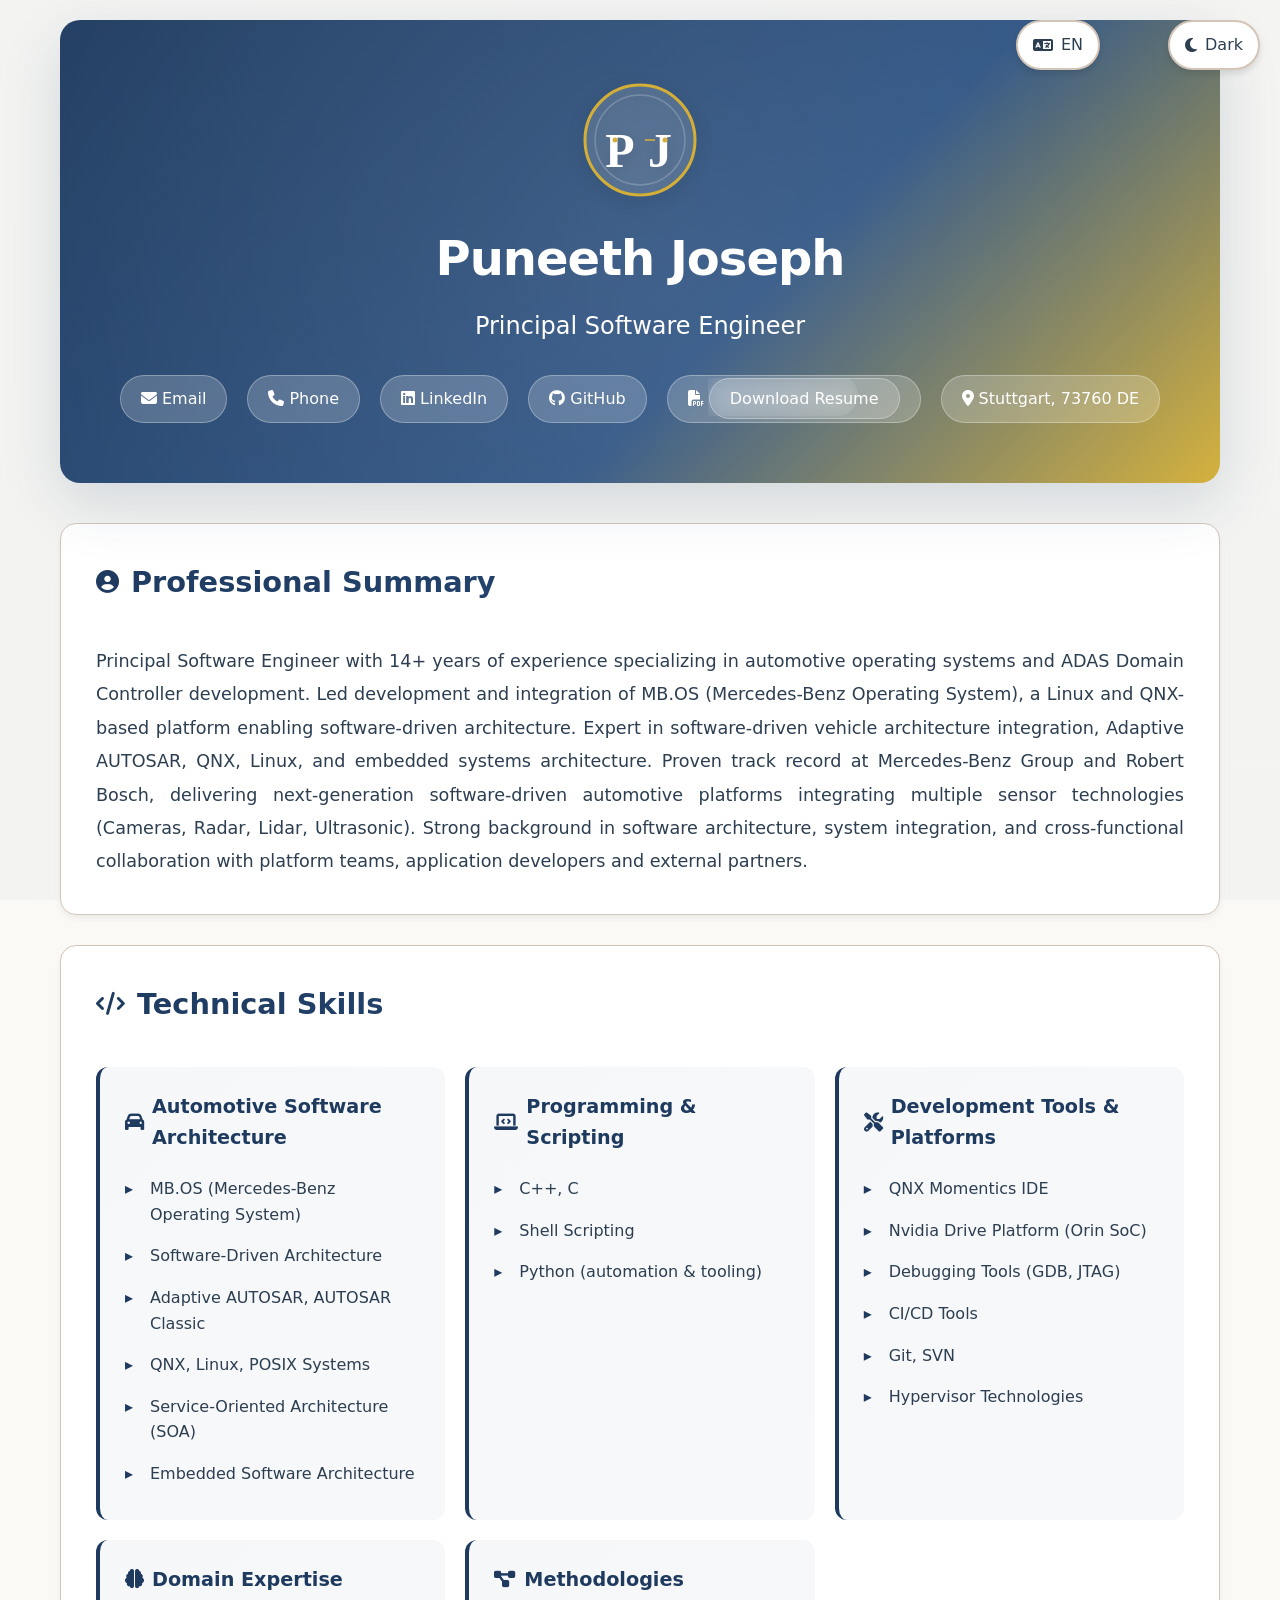
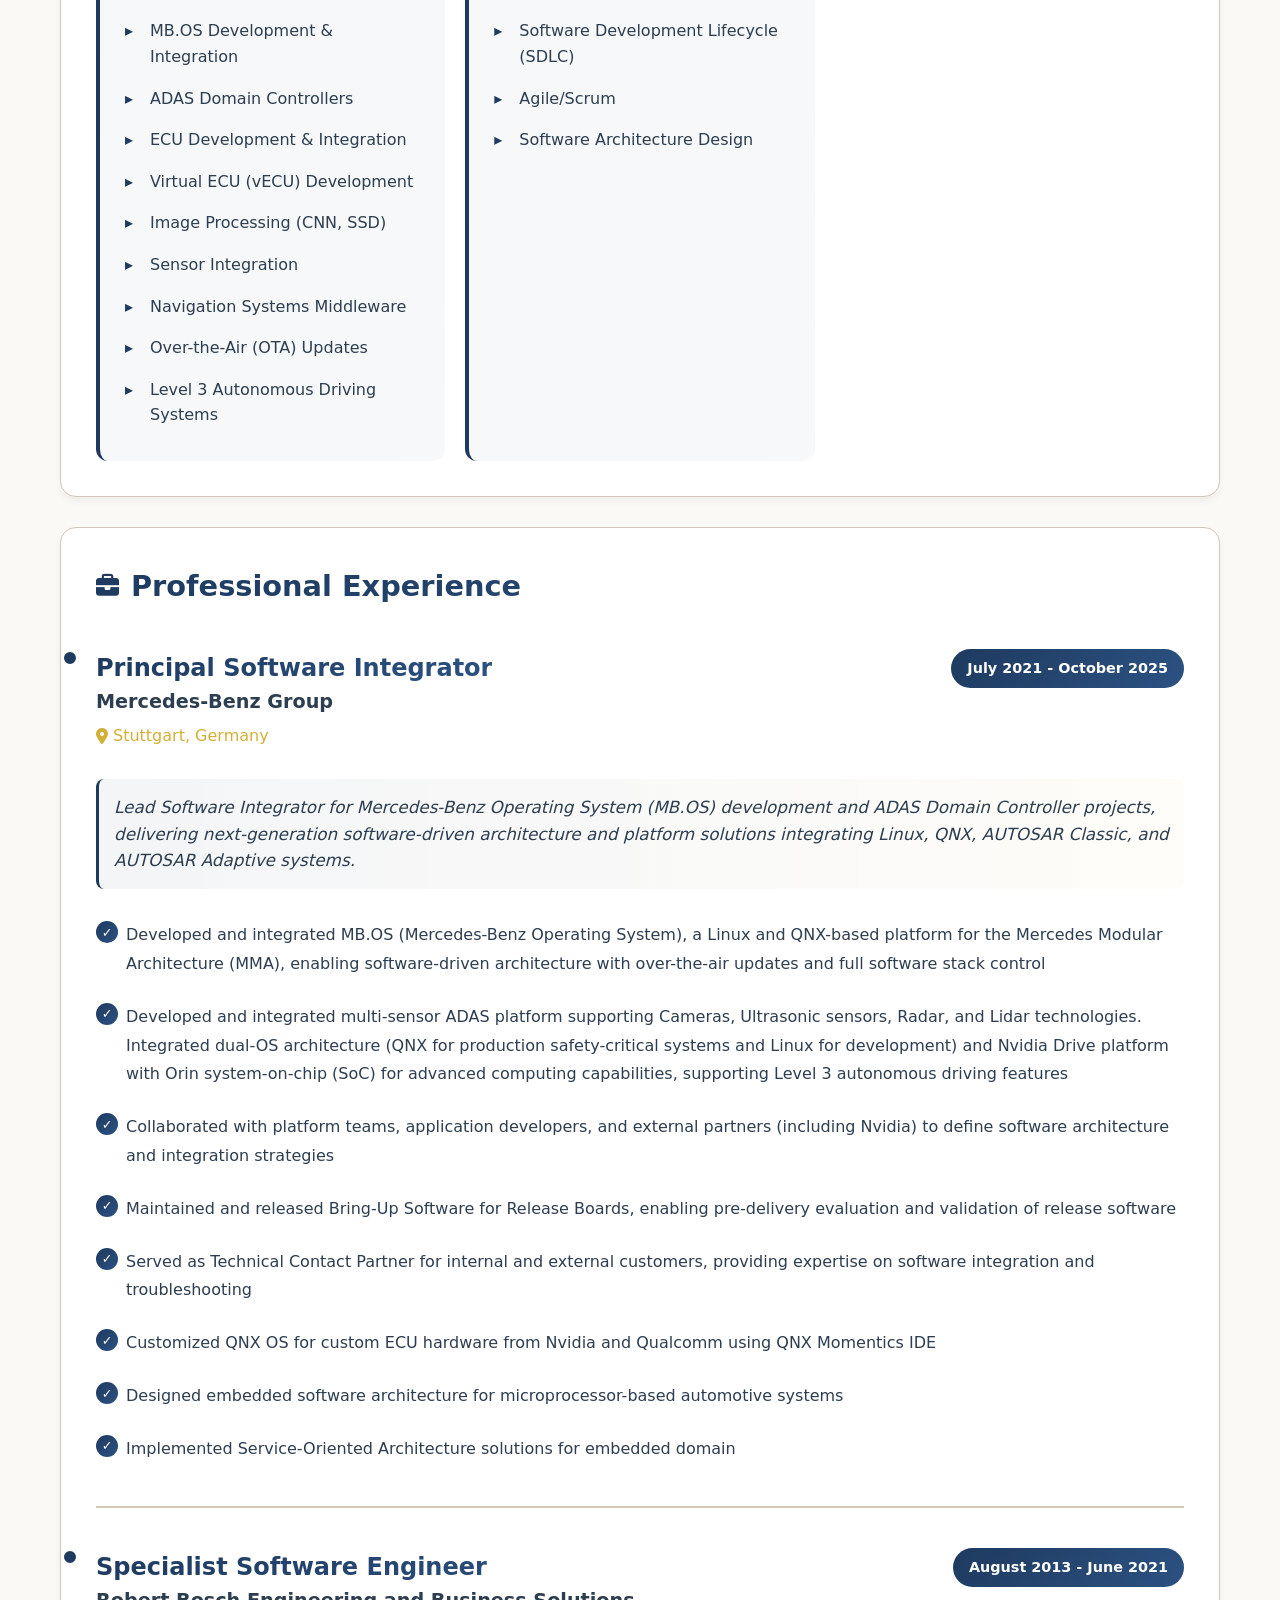
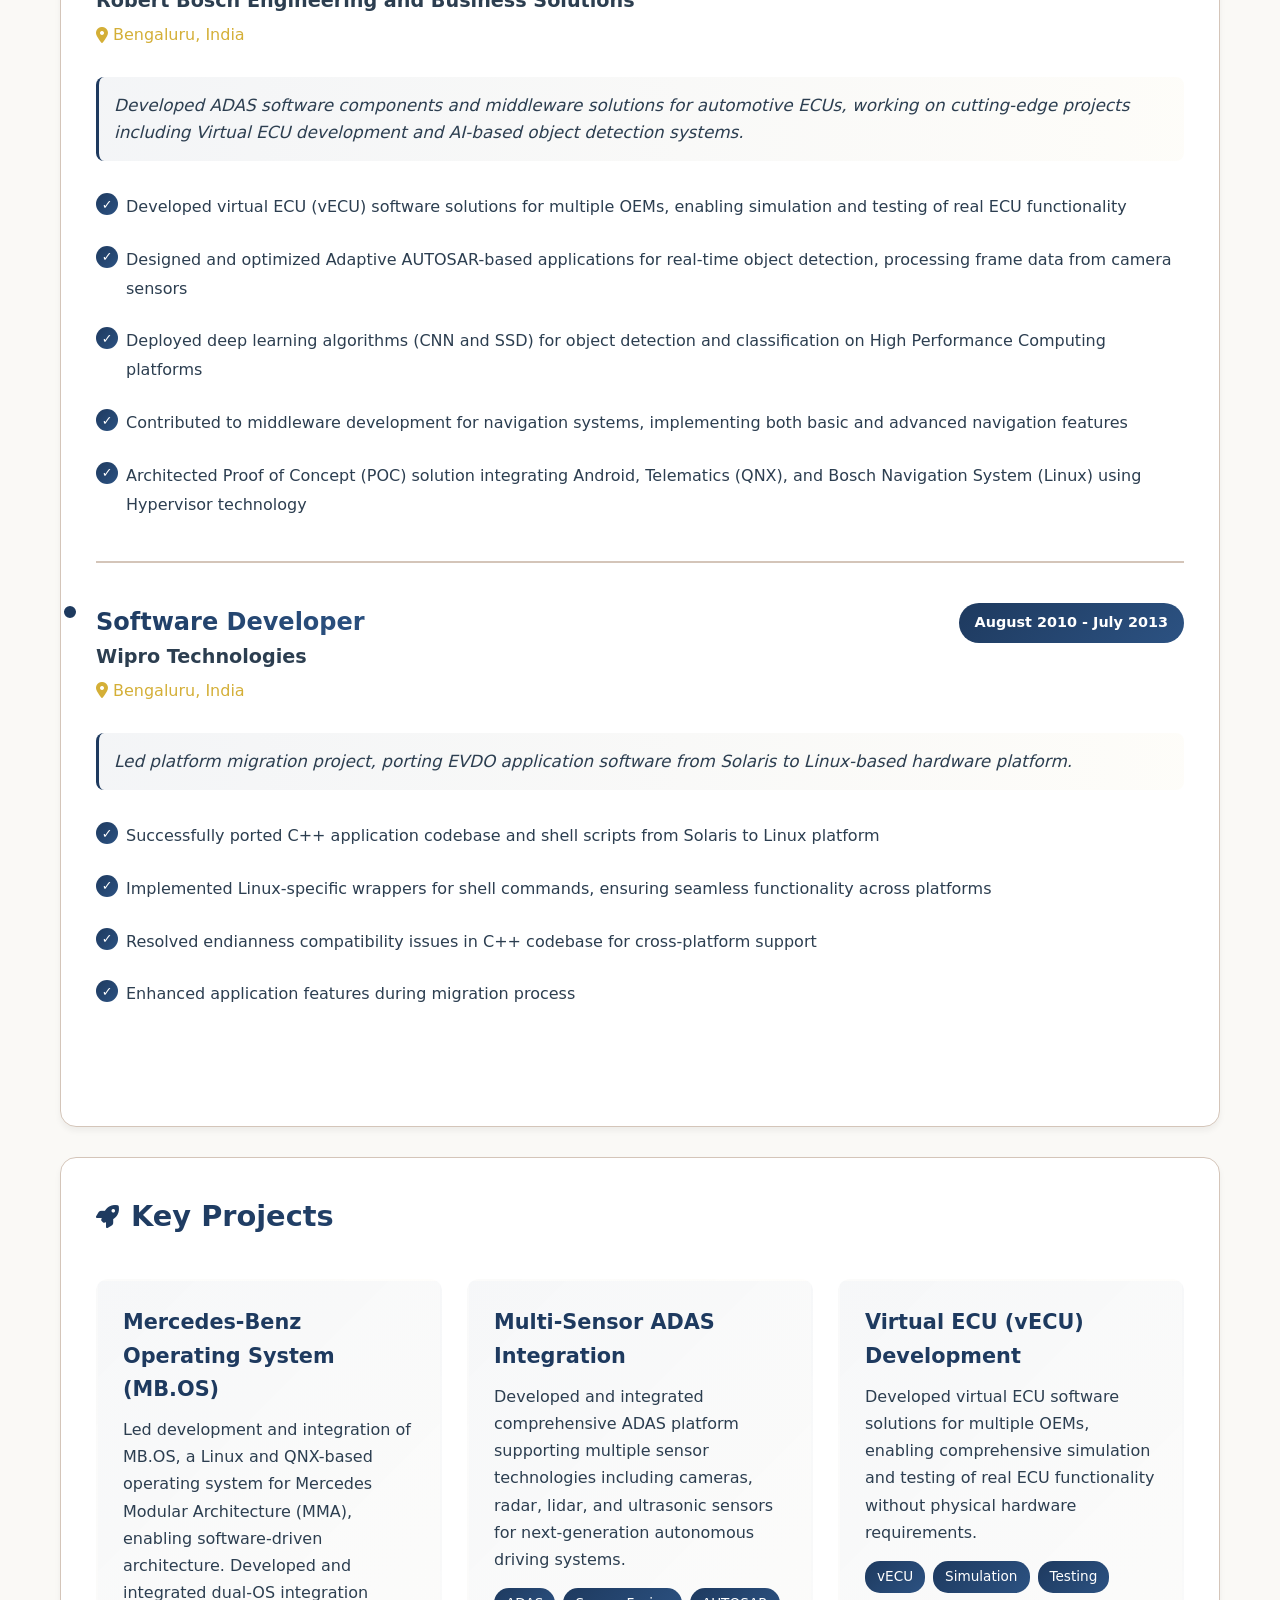
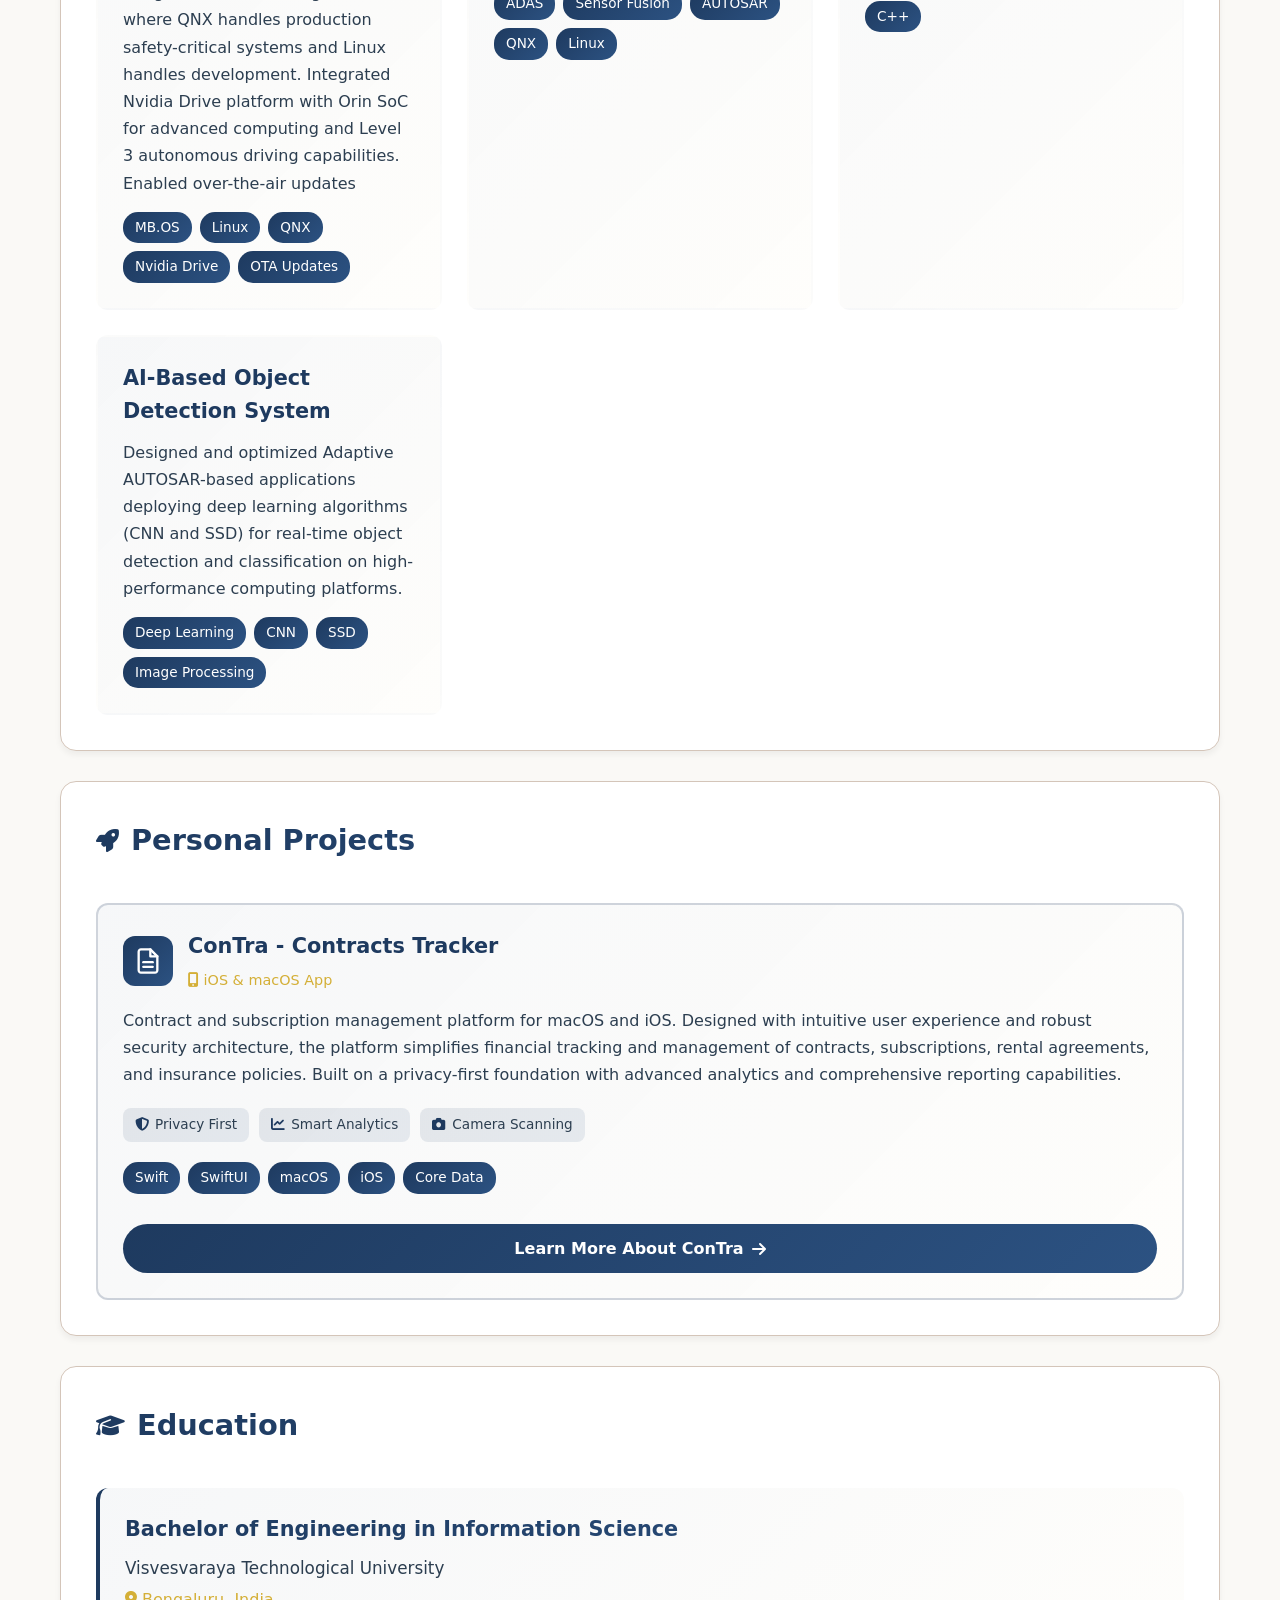
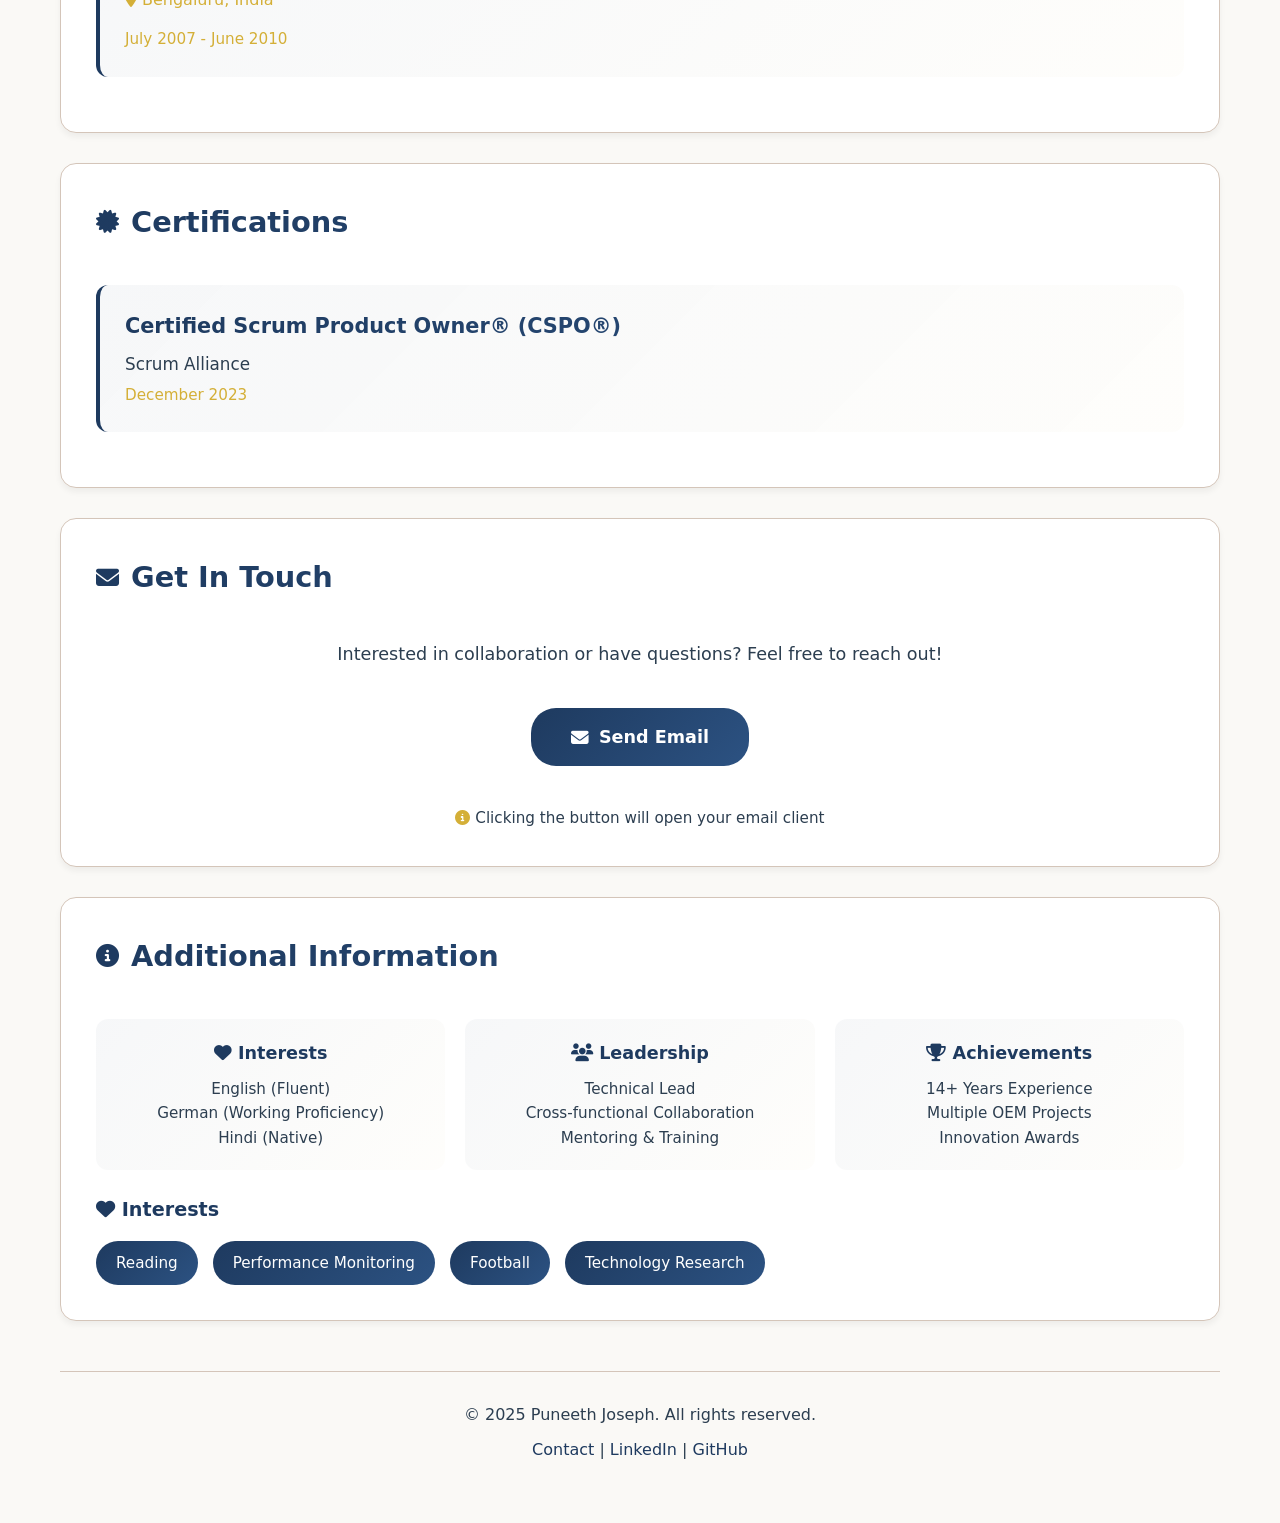
==== commit db9701fb: "Fix: Correct English job title translation (Principal Software Engineer)" ====
--- a/index.html
+++ b/index.html
@@ -1369,7 +1369,7 @@
                 ogDescription: "Principal Software Engineer. Led MB.OS (Mercedes-Benz Operating System) development and software-driven architecture integration. Expert in ADAS Domain Controllers, Adaptive AUTOSAR, QNX, Linux, and embedded systems.",
                 twitterDescription: "Principal Software Engineer specializing in ADAS Domain Controller development and automotive software integration.",
                 // Header
-                jobTitle: "Leitender Software-Ingenieur",
+                jobTitle: "Principal Software Engineer",
                 email: "Email",
                 phone: "Phone",
                 // Sections
